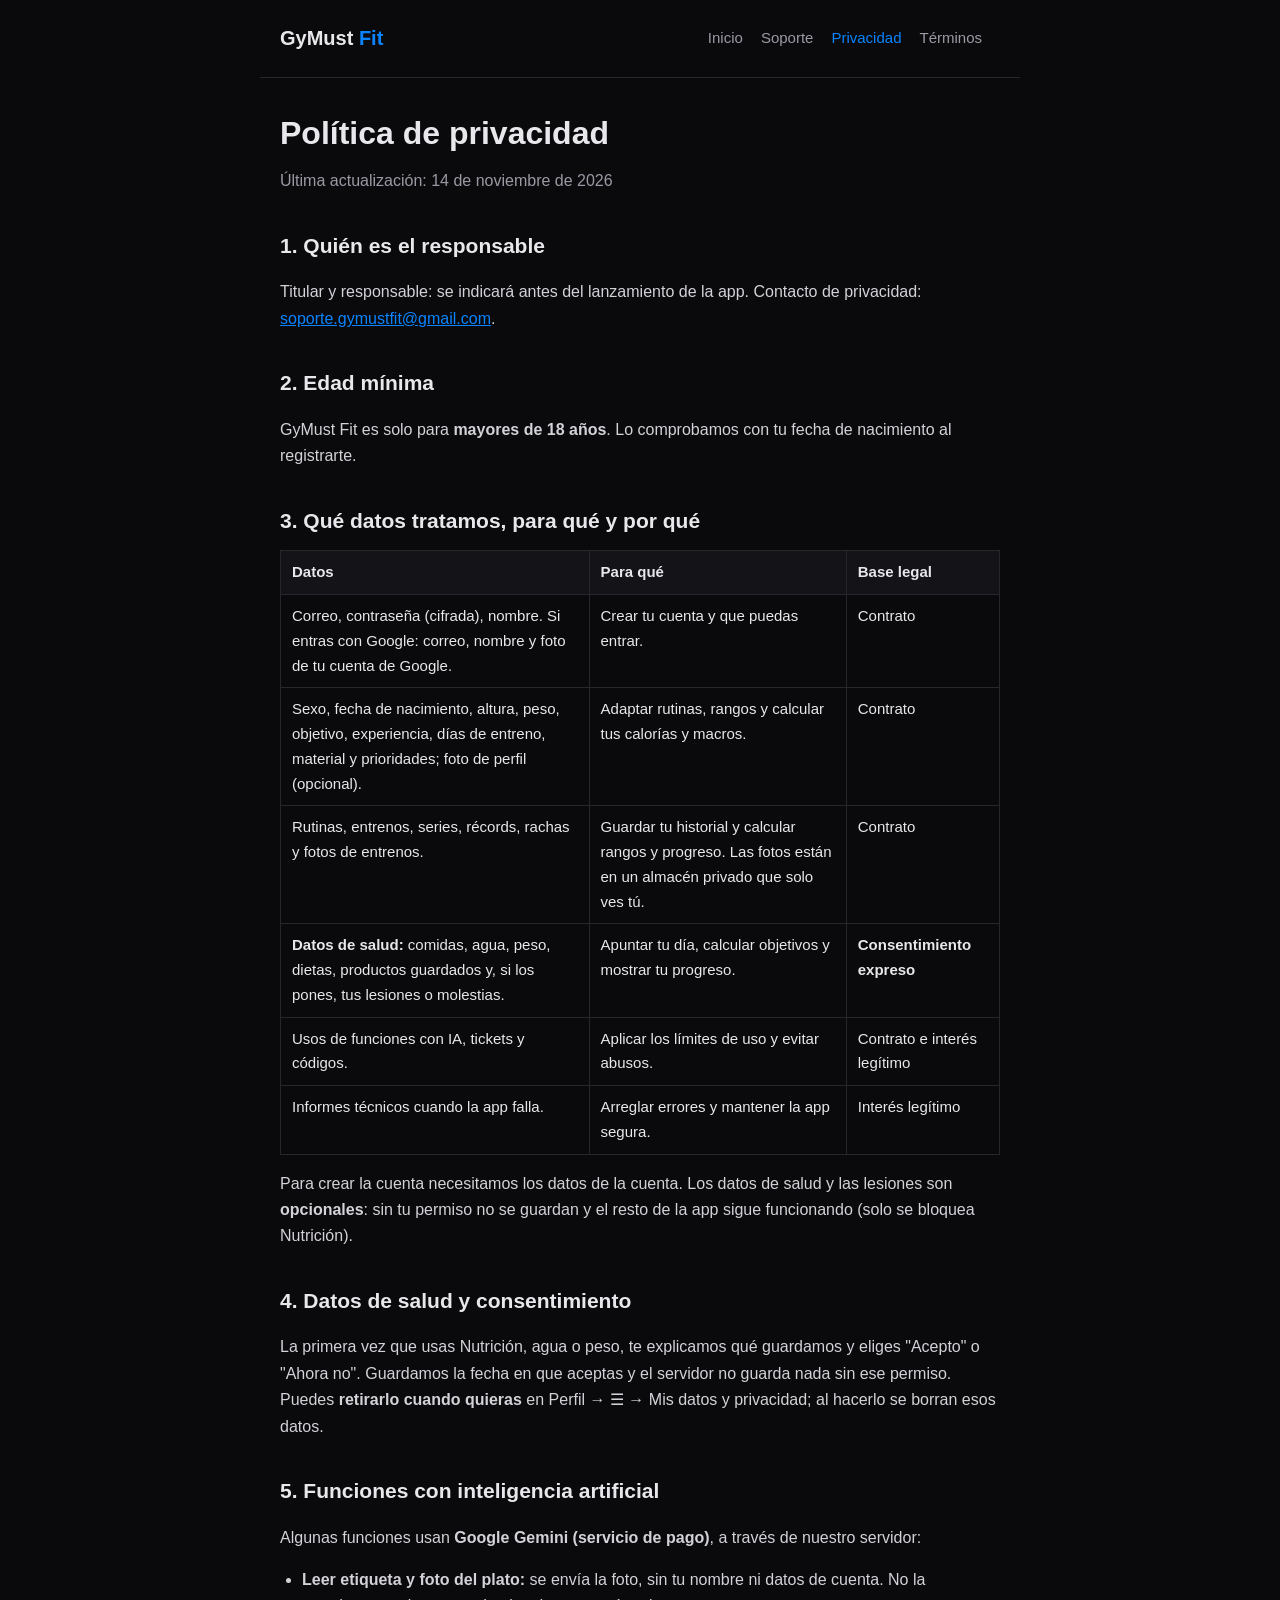
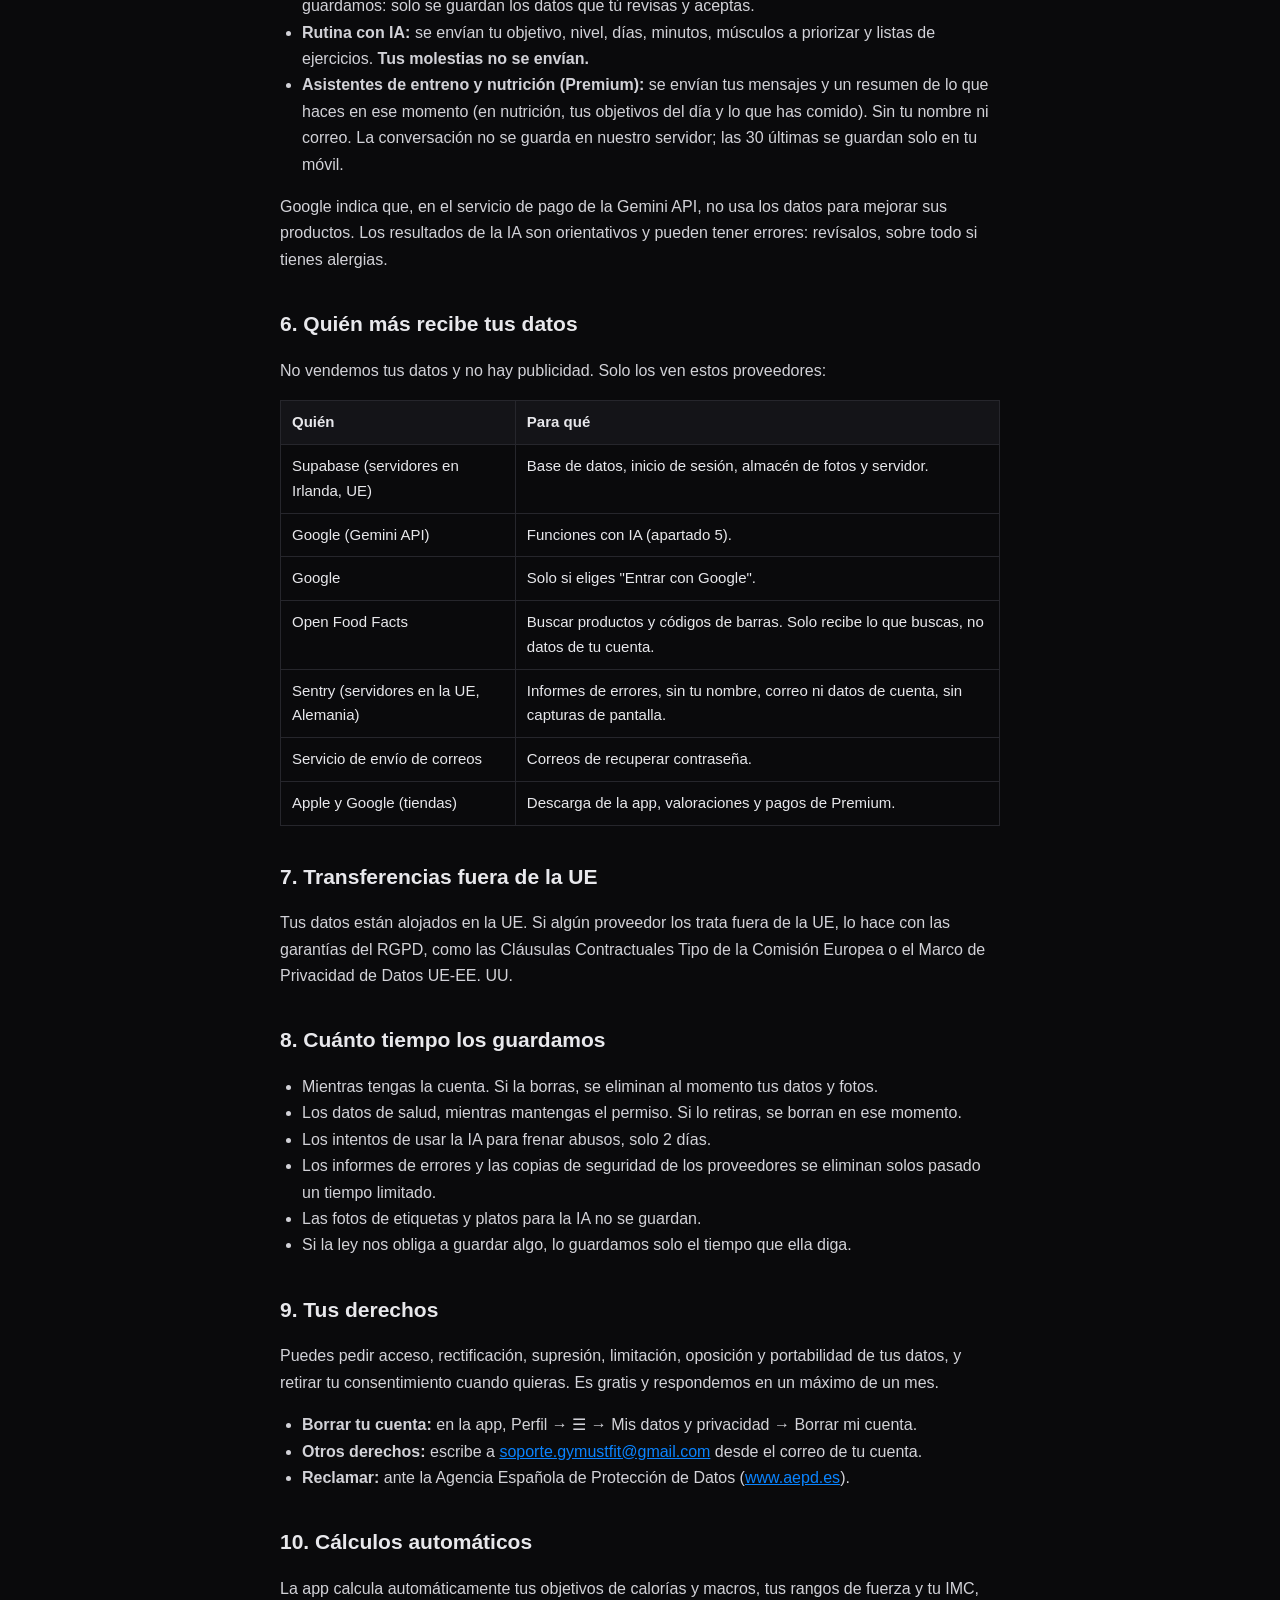
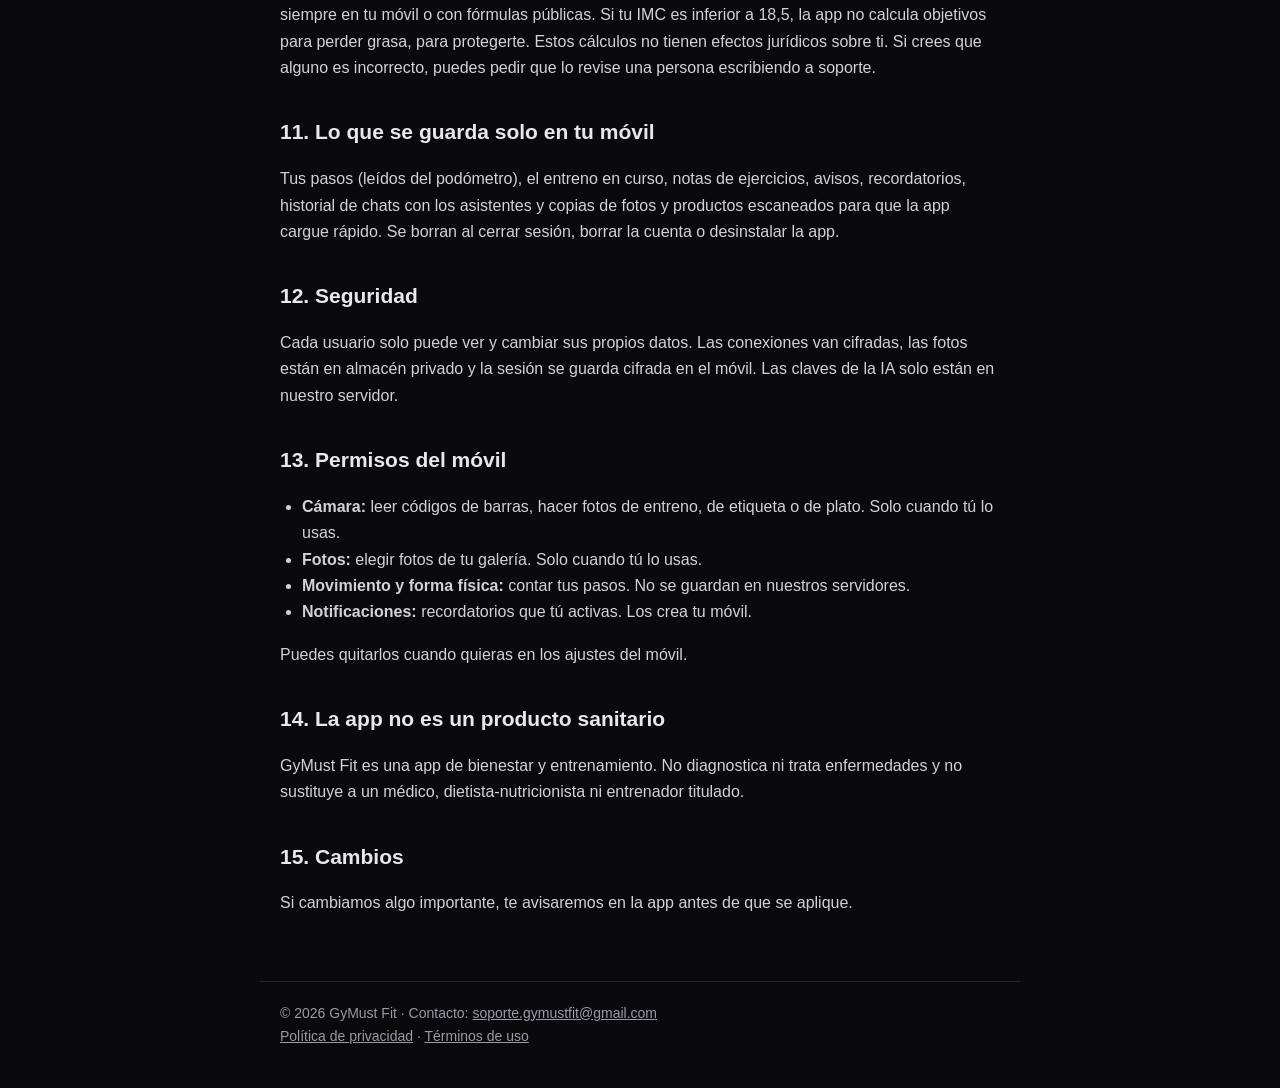
==== privacidad.html @ 4cfbabfd "commit 1" ====
<!DOCTYPE html>
<html lang="es"><head><meta charset="utf-8"><meta name="viewport" content="width=device-width,initial-scale=1">
<title>Política de privacidad · GyMust Fit</title><meta name="description" content="Política de privacidad de GyMust Fit.">
<link rel="stylesheet" href="style.css"></head><body>
<header><a class="logo" href="index.html">GyMust <span>Fit</span></a><nav><a href="index.html">Inicio</a><a href="soporte.html">Soporte</a><a href="privacidad.html" class=on>Privacidad</a><a href="terminos.html">Términos</a></nav></header>
<main>
<h1>Política de privacidad</h1>
<p class="sub">Última actualización: 14 de noviembre de 2026</p>
<h2>1. Quién es el responsable</h2>
<p>Titular y responsable: se indicará antes del lanzamiento de la app. Contacto de privacidad: <a href="mailto:soporte.gymustfit@gmail.com">soporte.gymustfit@gmail.com</a>.</p>
<h2>2. Edad mínima</h2>
<p>GyMust Fit es solo para <b>mayores de 18 años</b>. Lo comprobamos con tu fecha de nacimiento al registrarte.</p>
<h2>3. Qué datos tratamos, para qué y por qué</h2>
<table><tr><th>Datos</th><th>Para qué</th><th>Base legal</th></tr>
<tr><td>Correo, contraseña (cifrada), nombre. Si entras con Google: correo, nombre y foto de tu cuenta de Google.</td><td>Crear tu cuenta y que puedas entrar.</td><td>Contrato</td></tr>
<tr><td>Sexo, fecha de nacimiento, altura, peso, objetivo, experiencia, días de entreno, material y prioridades; foto de perfil (opcional).</td><td>Adaptar rutinas, rangos y calcular tus calorías y macros.</td><td>Contrato</td></tr>
<tr><td>Rutinas, entrenos, series, récords, rachas y fotos de entrenos.</td><td>Guardar tu historial y calcular rangos y progreso. Las fotos están en un almacén privado que solo ves tú.</td><td>Contrato</td></tr>
<tr><td><b>Datos de salud:</b> comidas, agua, peso, dietas, productos guardados y, si los pones, tus lesiones o molestias.</td><td>Apuntar tu día, calcular objetivos y mostrar tu progreso.</td><td><b>Consentimiento expreso</b></td></tr>
<tr><td>Usos de funciones con IA, tickets y códigos.</td><td>Aplicar los límites de uso y evitar abusos.</td><td>Contrato e interés legítimo</td></tr>
<tr><td>Informes técnicos cuando la app falla.</td><td>Arreglar errores y mantener la app segura.</td><td>Interés legítimo</td></tr></table>
<p>Para crear la cuenta necesitamos los datos de la cuenta. Los datos de salud y las lesiones son <b>opcionales</b>: sin tu permiso no se guardan y el resto de la app sigue funcionando (solo se bloquea Nutrición).</p>
<h2>4. Datos de salud y consentimiento</h2>
<p>La primera vez que usas Nutrición, agua o peso, te explicamos qué guardamos y eliges "Acepto" o "Ahora no". Guardamos la fecha en que aceptas y el servidor no guarda nada sin ese permiso. Puedes <b>retirarlo cuando quieras</b> en Perfil → ☰ → Mis datos y privacidad; al hacerlo se borran esos datos.</p>
<h2>5. Funciones con inteligencia artificial</h2>
<p>Algunas funciones usan <b>Google Gemini (servicio de pago)</b>, a través de nuestro servidor:</p>
<ul>
<li><b>Leer etiqueta y foto del plato:</b> se envía la foto, sin tu nombre ni datos de cuenta. No la guardamos: solo se guardan los datos que tú revisas y aceptas.</li>
<li><b>Rutina con IA:</b> se envían tu objetivo, nivel, días, minutos, músculos a priorizar y listas de ejercicios. <b>Tus molestias no se envían.</b></li>
<li><b>Asistentes de entreno y nutrición (Premium):</b> se envían tus mensajes y un resumen de lo que haces en ese momento (en nutrición, tus objetivos del día y lo que has comido). Sin tu nombre ni correo. La conversación no se guarda en nuestro servidor; las 30 últimas se guardan solo en tu móvil.</li></ul>
<p>Google indica que, en el servicio de pago de la Gemini API, no usa los datos para mejorar sus productos. Los resultados de la IA son orientativos y pueden tener errores: revísalos, sobre todo si tienes alergias.</p>
<h2>6. Quién más recibe tus datos</h2>
<p>No vendemos tus datos y no hay publicidad. Solo los ven estos proveedores:</p>
<table><tr><th>Quién</th><th>Para qué</th></tr>
<tr><td>Supabase (servidores en Irlanda, UE)</td><td>Base de datos, inicio de sesión, almacén de fotos y servidor.</td></tr>
<tr><td>Google (Gemini API)</td><td>Funciones con IA (apartado 5).</td></tr>
<tr><td>Google</td><td>Solo si eliges "Entrar con Google".</td></tr>
<tr><td>Open Food Facts</td><td>Buscar productos y códigos de barras. Solo recibe lo que buscas, no datos de tu cuenta.</td></tr>
<tr><td>Sentry (servidores en la UE, Alemania)</td><td>Informes de errores, sin tu nombre, correo ni datos de cuenta, sin capturas de pantalla.</td></tr>
<tr><td>Servicio de envío de correos</td><td>Correos de recuperar contraseña.</td></tr>
<tr><td>Apple y Google (tiendas)</td><td>Descarga de la app, valoraciones y pagos de Premium.</td></tr></table>
<h2>7. Transferencias fuera de la UE</h2>
<p>Tus datos están alojados en la UE. Si algún proveedor los trata fuera de la UE, lo hace con las garantías del RGPD, como las Cláusulas Contractuales Tipo de la Comisión Europea o el Marco de Privacidad de Datos UE-EE. UU.</p>
<h2>8. Cuánto tiempo los guardamos</h2>
<ul>
<li>Mientras tengas la cuenta. Si la borras, se eliminan al momento tus datos y fotos.</li>
<li>Los datos de salud, mientras mantengas el permiso. Si lo retiras, se borran en ese momento.</li>
<li>Los intentos de usar la IA para frenar abusos, solo 2 días.</li>
<li>Los informes de errores y las copias de seguridad de los proveedores se eliminan solos pasado un tiempo limitado.</li>
<li>Las fotos de etiquetas y platos para la IA no se guardan.</li>
<li>Si la ley nos obliga a guardar algo, lo guardamos solo el tiempo que ella diga.</li></ul>
<h2>9. Tus derechos</h2>
<p>Puedes pedir acceso, rectificación, supresión, limitación, oposición y portabilidad de tus datos, y retirar tu consentimiento cuando quieras. Es gratis y respondemos en un máximo de un mes.</p>
<ul><li><b>Borrar tu cuenta:</b> en la app, Perfil → ☰ → Mis datos y privacidad → Borrar mi cuenta.</li>
<li><b>Otros derechos:</b> escribe a <a href="mailto:soporte.gymustfit@gmail.com">soporte.gymustfit@gmail.com</a> desde el correo de tu cuenta.</li>
<li><b>Reclamar:</b> ante la Agencia Española de Protección de Datos (<a href="https://www.aepd.es">www.aepd.es</a>).</li></ul>
<h2>10. Cálculos automáticos</h2>
<p>La app calcula automáticamente tus objetivos de calorías y macros, tus rangos de fuerza y tu IMC, siempre en tu móvil o con fórmulas públicas. Si tu IMC es inferior a 18,5, la app no calcula objetivos para perder grasa, para protegerte. Estos cálculos no tienen efectos jurídicos sobre ti. Si crees que alguno es incorrecto, puedes pedir que lo revise una persona escribiendo a soporte.</p>
<h2>11. Lo que se guarda solo en tu móvil</h2>
<p>Tus pasos (leídos del podómetro), el entreno en curso, notas de ejercicios, avisos, recordatorios, historial de chats con los asistentes y copias de fotos y productos escaneados para que la app cargue rápido. Se borran al cerrar sesión, borrar la cuenta o desinstalar la app.</p>
<h2>12. Seguridad</h2>
<p>Cada usuario solo puede ver y cambiar sus propios datos. Las conexiones van cifradas, las fotos están en almacén privado y la sesión se guarda cifrada en el móvil. Las claves de la IA solo están en nuestro servidor.</p>
<h2>13. Permisos del móvil</h2>
<ul><li><b>Cámara:</b> leer códigos de barras, hacer fotos de entreno, de etiqueta o de plato. Solo cuando tú lo usas.</li>
<li><b>Fotos:</b> elegir fotos de tu galería. Solo cuando tú lo usas.</li>
<li><b>Movimiento y forma física:</b> contar tus pasos. No se guardan en nuestros servidores.</li>
<li><b>Notificaciones:</b> recordatorios que tú activas. Los crea tu móvil.</li></ul>
<p>Puedes quitarlos cuando quieras en los ajustes del móvil.</p>
<h2>14. La app no es un producto sanitario</h2>
<p>GyMust Fit es una app de bienestar y entrenamiento. No diagnostica ni trata enfermedades y no sustituye a un médico, dietista-nutricionista ni entrenador titulado.</p>
<h2>15. Cambios</h2>
<p>Si cambiamos algo importante, te avisaremos en la app antes de que se aplique.</p>
</main>
<footer>© 2026 GyMust Fit · Contacto: <a href="mailto:soporte.gymustfit@gmail.com">soporte.gymustfit@gmail.com</a><br><a href="privacidad.html">Política de privacidad</a> · <a href="terminos.html">Términos de uso</a></footer>
</body></html>
---- style.css ----
:root{--bg:#0A0A0C;--fg:#E8E8EC;--mut:#9A9AA5;--acc:#0A84FF;--card:#141418;--line:#26262C}
*{box-sizing:border-box}
body{margin:0;background:var(--bg);color:var(--fg);font:16px/1.65 -apple-system,BlinkMacSystemFont,"Segoe UI",Roboto,sans-serif}
header,main,footer{max-width:760px;margin:0 auto;padding:0 20px}
header{display:flex;flex-wrap:wrap;gap:12px 24px;align-items:center;justify-content:space-between;padding-top:22px;padding-bottom:22px;border-bottom:1px solid var(--line)}
.logo{font-weight:700;font-size:20px;color:var(--fg);text-decoration:none}
.logo span{color:var(--acc)}
nav a{color:var(--mut);text-decoration:none;margin-right:18px;font-size:15px}
nav a:hover,nav a.on{color:var(--acc)}
main{padding-top:36px;padding-bottom:48px}
h1{font-size:32px;line-height:1.2;margin:0 0 12px}
h2{font-size:21px;margin:34px 0 8px}
p,li{color:#D2D2D8}
ul{padding-left:22px}
a{color:var(--acc)}
.sub{color:var(--mut);margin-bottom:26px}
.card{background:var(--card);border:1px solid var(--line);border-radius:14px;padding:18px 20px;margin:16px 0}
.btn{display:inline-block;background:var(--acc);color:#fff;text-decoration:none;padding:12px 22px;border-radius:12px;font-weight:600}
.tag{display:inline-block;border:1px solid var(--line);color:var(--mut);border-radius:20px;padding:3px 12px;font-size:13px;margin-bottom:14px}
table{width:100%;border-collapse:collapse;margin:12px 0;font-size:15px}
th,td{border:1px solid var(--line);padding:9px 11px;text-align:left;vertical-align:top}
th{background:var(--card);color:var(--fg)}
footer{border-top:1px solid var(--line);padding-top:20px;padding-bottom:40px;color:var(--mut);font-size:14px}
footer a{color:var(--mut)}

.row{display:flex;flex-wrap:wrap;gap:10px;margin:14px 0 4px}
.btn.alt{background:transparent;border:1px solid var(--acc);color:var(--acc)}
button.btn{font:inherit;font-weight:600;cursor:pointer;border:1px solid var(--acc)}
.ok{color:#30D158;min-height:1.4em;margin:6px 0 0;font-size:14px}
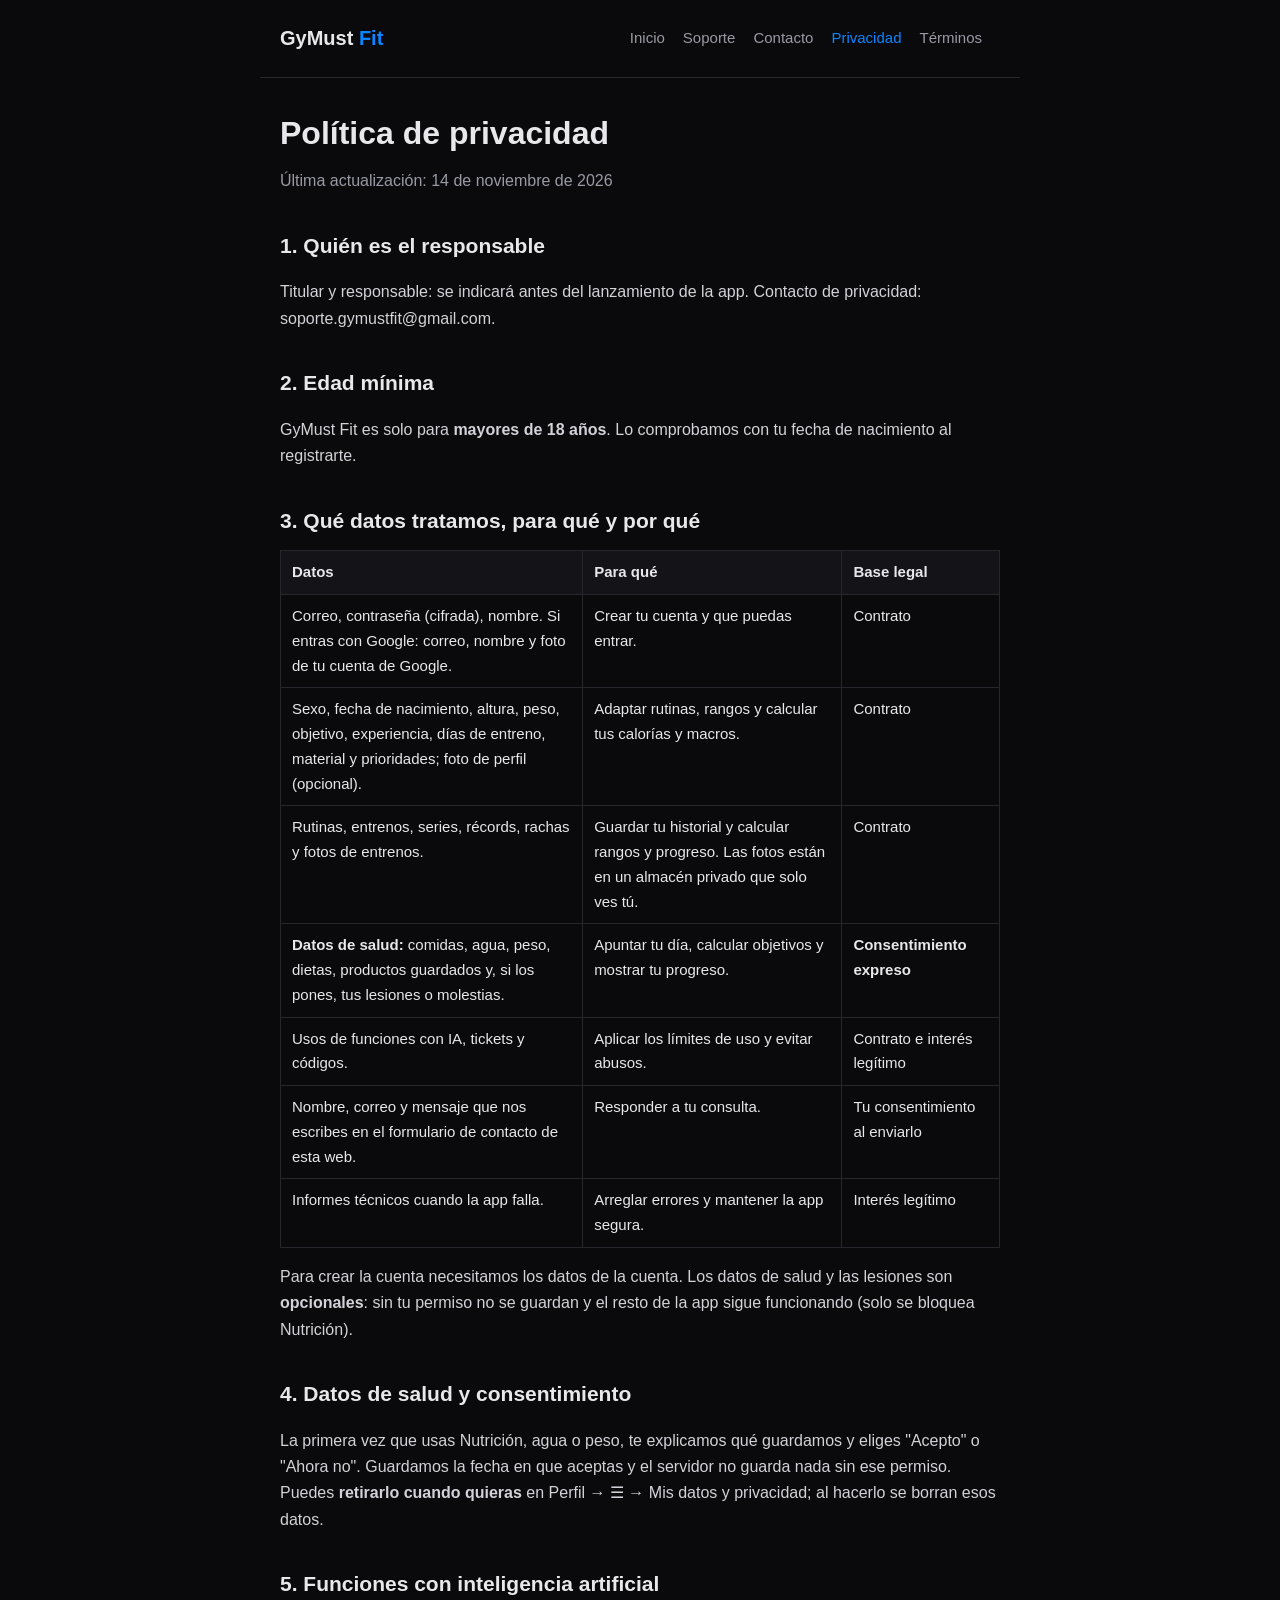
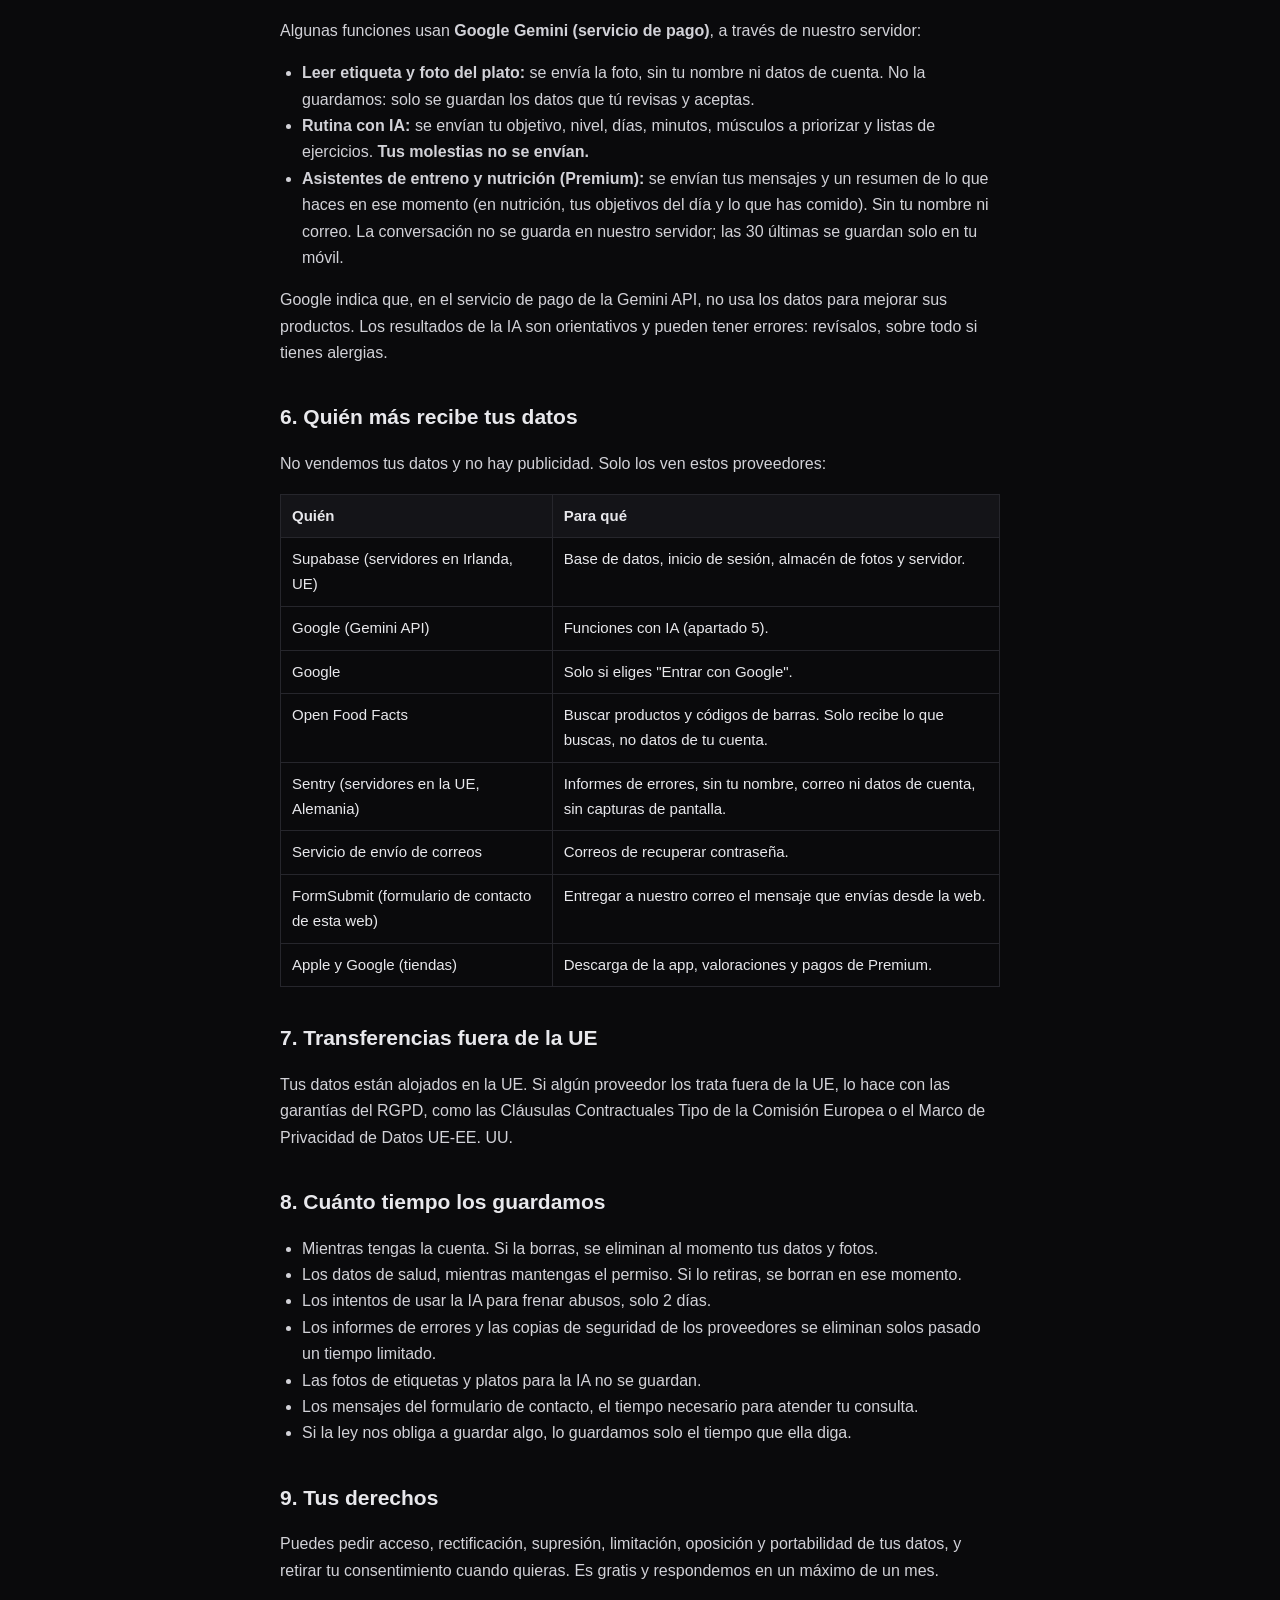
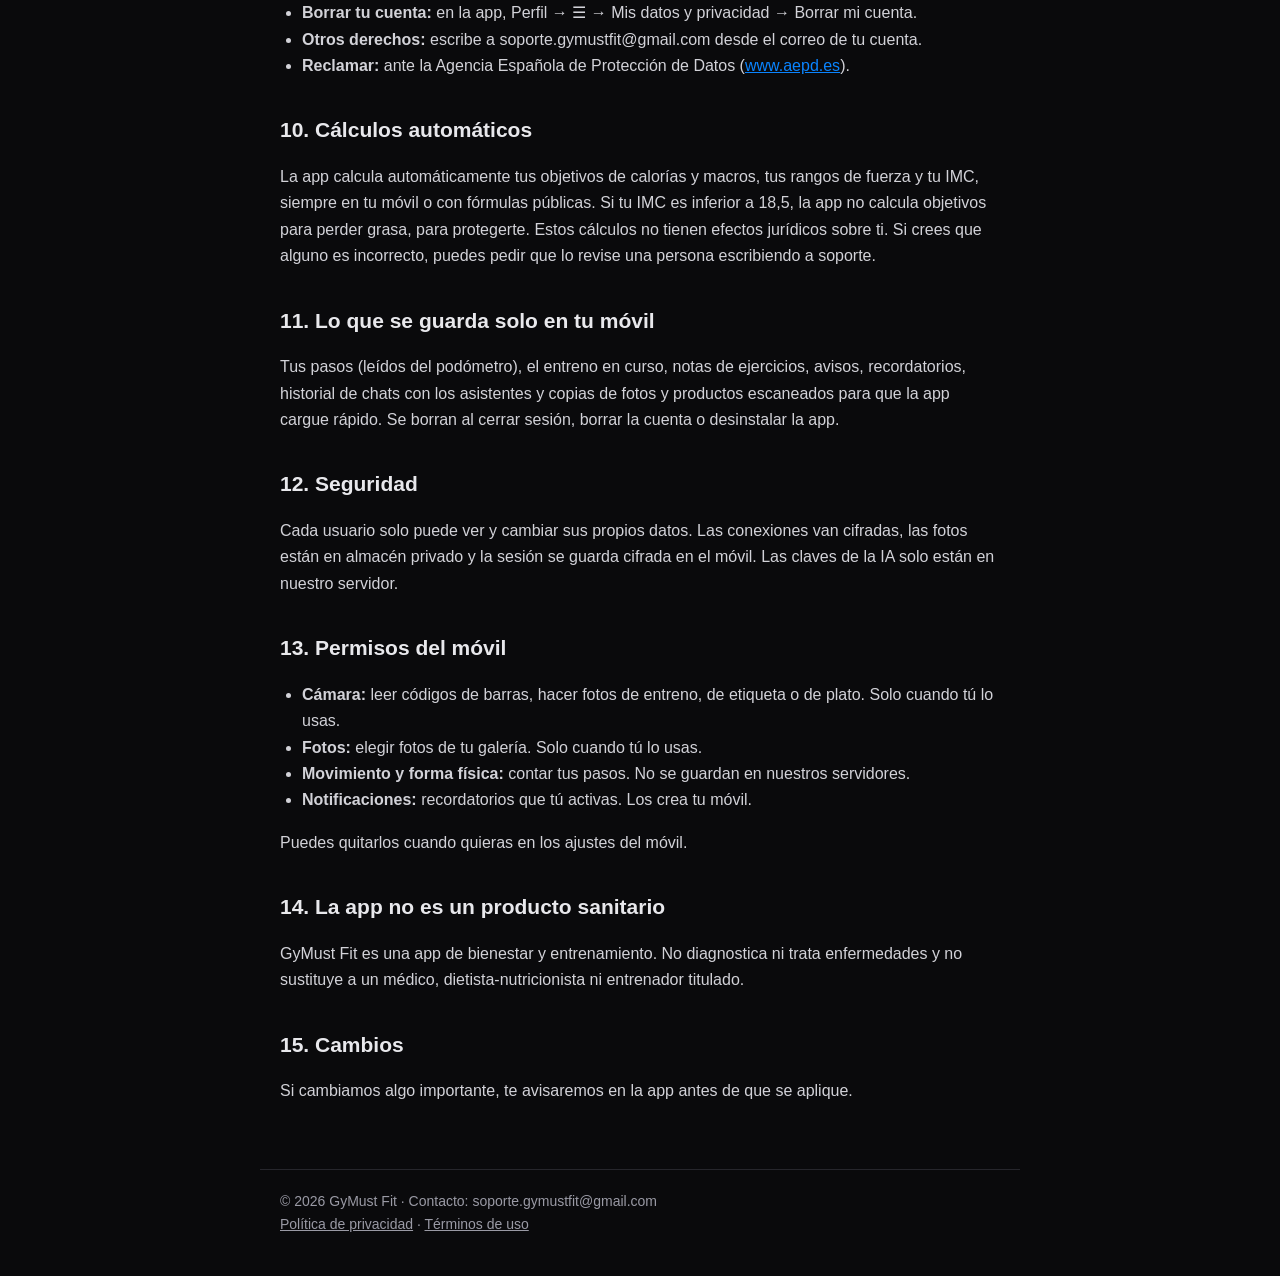
==== commit b46f1e73: "commit 2" ====
--- a/privacidad.html
+++ b/privacidad.html
@@ -2,12 +2,12 @@
 <html lang="es"><head><meta charset="utf-8"><meta name="viewport" content="width=device-width,initial-scale=1">
 <title>Política de privacidad · GyMust Fit</title><meta name="description" content="Política de privacidad de GyMust Fit.">
 <link rel="stylesheet" href="style.css"></head><body>
-<header><a class="logo" href="index.html">GyMust <span>Fit</span></a><nav><a href="index.html">Inicio</a><a href="soporte.html">Soporte</a><a href="privacidad.html" class=on>Privacidad</a><a href="terminos.html">Términos</a></nav></header>
+<header><a class="logo" href="index.html">GyMust <span>Fit</span></a><nav><a href="index.html">Inicio</a><a href="soporte.html">Soporte</a><a href="contacto.html">Contacto</a><a href="privacidad.html" class=on>Privacidad</a><a href="terminos.html">Términos</a></nav></header>
 <main>
 <h1>Política de privacidad</h1>
 <p class="sub">Última actualización: 14 de noviembre de 2026</p>
 <h2>1. Quién es el responsable</h2>
-<p>Titular y responsable: se indicará antes del lanzamiento de la app. Contacto de privacidad: <a href="mailto:soporte.gymustfit@gmail.com">soporte.gymustfit@gmail.com</a>.</p>
+<p>Titular y responsable: se indicará antes del lanzamiento de la app. Contacto de privacidad: soporte.gymustfit@gmail.com.</p>
 <h2>2. Edad mínima</h2>
 <p>GyMust Fit es solo para <b>mayores de 18 años</b>. Lo comprobamos con tu fecha de nacimiento al registrarte.</p>
 <h2>3. Qué datos tratamos, para qué y por qué</h2>
@@ -17,6 +17,7 @@
 <tr><td>Rutinas, entrenos, series, récords, rachas y fotos de entrenos.</td><td>Guardar tu historial y calcular rangos y progreso. Las fotos están en un almacén privado que solo ves tú.</td><td>Contrato</td></tr>
 <tr><td><b>Datos de salud:</b> comidas, agua, peso, dietas, productos guardados y, si los pones, tus lesiones o molestias.</td><td>Apuntar tu día, calcular objetivos y mostrar tu progreso.</td><td><b>Consentimiento expreso</b></td></tr>
 <tr><td>Usos de funciones con IA, tickets y códigos.</td><td>Aplicar los límites de uso y evitar abusos.</td><td>Contrato e interés legítimo</td></tr>
+<tr><td>Nombre, correo y mensaje que nos escribes en el formulario de contacto de esta web.</td><td>Responder a tu consulta.</td><td>Tu consentimiento al enviarlo</td></tr>
 <tr><td>Informes técnicos cuando la app falla.</td><td>Arreglar errores y mantener la app segura.</td><td>Interés legítimo</td></tr></table>
 <p>Para crear la cuenta necesitamos los datos de la cuenta. Los datos de salud y las lesiones son <b>opcionales</b>: sin tu permiso no se guardan y el resto de la app sigue funcionando (solo se bloquea Nutrición).</p>
 <h2>4. Datos de salud y consentimiento</h2>
@@ -37,6 +38,7 @@
 <tr><td>Open Food Facts</td><td>Buscar productos y códigos de barras. Solo recibe lo que buscas, no datos de tu cuenta.</td></tr>
 <tr><td>Sentry (servidores en la UE, Alemania)</td><td>Informes de errores, sin tu nombre, correo ni datos de cuenta, sin capturas de pantalla.</td></tr>
 <tr><td>Servicio de envío de correos</td><td>Correos de recuperar contraseña.</td></tr>
+<tr><td>FormSubmit (formulario de contacto de esta web)</td><td>Entregar a nuestro correo el mensaje que envías desde la web.</td></tr>
 <tr><td>Apple y Google (tiendas)</td><td>Descarga de la app, valoraciones y pagos de Premium.</td></tr></table>
 <h2>7. Transferencias fuera de la UE</h2>
 <p>Tus datos están alojados en la UE. Si algún proveedor los trata fuera de la UE, lo hace con las garantías del RGPD, como las Cláusulas Contractuales Tipo de la Comisión Europea o el Marco de Privacidad de Datos UE-EE. UU.</p>
@@ -47,11 +49,12 @@
 <li>Los intentos de usar la IA para frenar abusos, solo 2 días.</li>
 <li>Los informes de errores y las copias de seguridad de los proveedores se eliminan solos pasado un tiempo limitado.</li>
 <li>Las fotos de etiquetas y platos para la IA no se guardan.</li>
+<li>Los mensajes del formulario de contacto, el tiempo necesario para atender tu consulta.</li>
 <li>Si la ley nos obliga a guardar algo, lo guardamos solo el tiempo que ella diga.</li></ul>
 <h2>9. Tus derechos</h2>
 <p>Puedes pedir acceso, rectificación, supresión, limitación, oposición y portabilidad de tus datos, y retirar tu consentimiento cuando quieras. Es gratis y respondemos en un máximo de un mes.</p>
 <ul><li><b>Borrar tu cuenta:</b> en la app, Perfil → ☰ → Mis datos y privacidad → Borrar mi cuenta.</li>
-<li><b>Otros derechos:</b> escribe a <a href="mailto:soporte.gymustfit@gmail.com">soporte.gymustfit@gmail.com</a> desde el correo de tu cuenta.</li>
+<li><b>Otros derechos:</b> escribe a soporte.gymustfit@gmail.com desde el correo de tu cuenta.</li>
 <li><b>Reclamar:</b> ante la Agencia Española de Protección de Datos (<a href="https://www.aepd.es">www.aepd.es</a>).</li></ul>
 <h2>10. Cálculos automáticos</h2>
 <p>La app calcula automáticamente tus objetivos de calorías y macros, tus rangos de fuerza y tu IMC, siempre en tu móvil o con fórmulas públicas. Si tu IMC es inferior a 18,5, la app no calcula objetivos para perder grasa, para protegerte. Estos cálculos no tienen efectos jurídicos sobre ti. Si crees que alguno es incorrecto, puedes pedir que lo revise una persona escribiendo a soporte.</p>
@@ -70,5 +73,5 @@
 <h2>15. Cambios</h2>
 <p>Si cambiamos algo importante, te avisaremos en la app antes de que se aplique.</p>
 </main>
-<footer>© 2026 GyMust Fit · Contacto: <a href="mailto:soporte.gymustfit@gmail.com">soporte.gymustfit@gmail.com</a><br><a href="privacidad.html">Política de privacidad</a> · <a href="terminos.html">Términos de uso</a></footer>
+<footer>© 2026 GyMust Fit · Contacto: soporte.gymustfit@gmail.com<br><a href="privacidad.html">Política de privacidad</a> · <a href="terminos.html">Términos de uso</a></footer>
 </body></html>
--- a/style.css
+++ b/style.css
@@ -27,3 +27,13 @@
 .btn.alt{background:transparent;border:1px solid var(--acc);color:var(--acc)}
 button.btn{font:inherit;font-weight:600;cursor:pointer;border:1px solid var(--acc)}
 .ok{color:#30D158;min-height:1.4em;margin:6px 0 0;font-size:14px}
+
+label{display:block;margin:16px 0 6px;font-weight:600}
+input[type=text],input[type=email],textarea{width:100%;background:var(--card);color:var(--fg);border:1px solid var(--line);border-radius:10px;padding:12px;font:inherit}
+input:focus,textarea:focus{outline:2px solid var(--acc);border-color:var(--acc)}
+textarea{min-height:150px;resize:vertical}
+.chk{display:flex;gap:10px;align-items:flex-start;margin:16px 0;font-weight:400}
+.chk input{margin-top:5px}
+.hp{position:absolute;left:-9999px;height:0;width:0;overflow:hidden}
+.err{color:#FF375F;min-height:1.4em;margin:8px 0 0;font-size:15px}
+.done{background:var(--card);border:1px solid #30D158;border-radius:14px;padding:18px 20px;margin:16px 0}
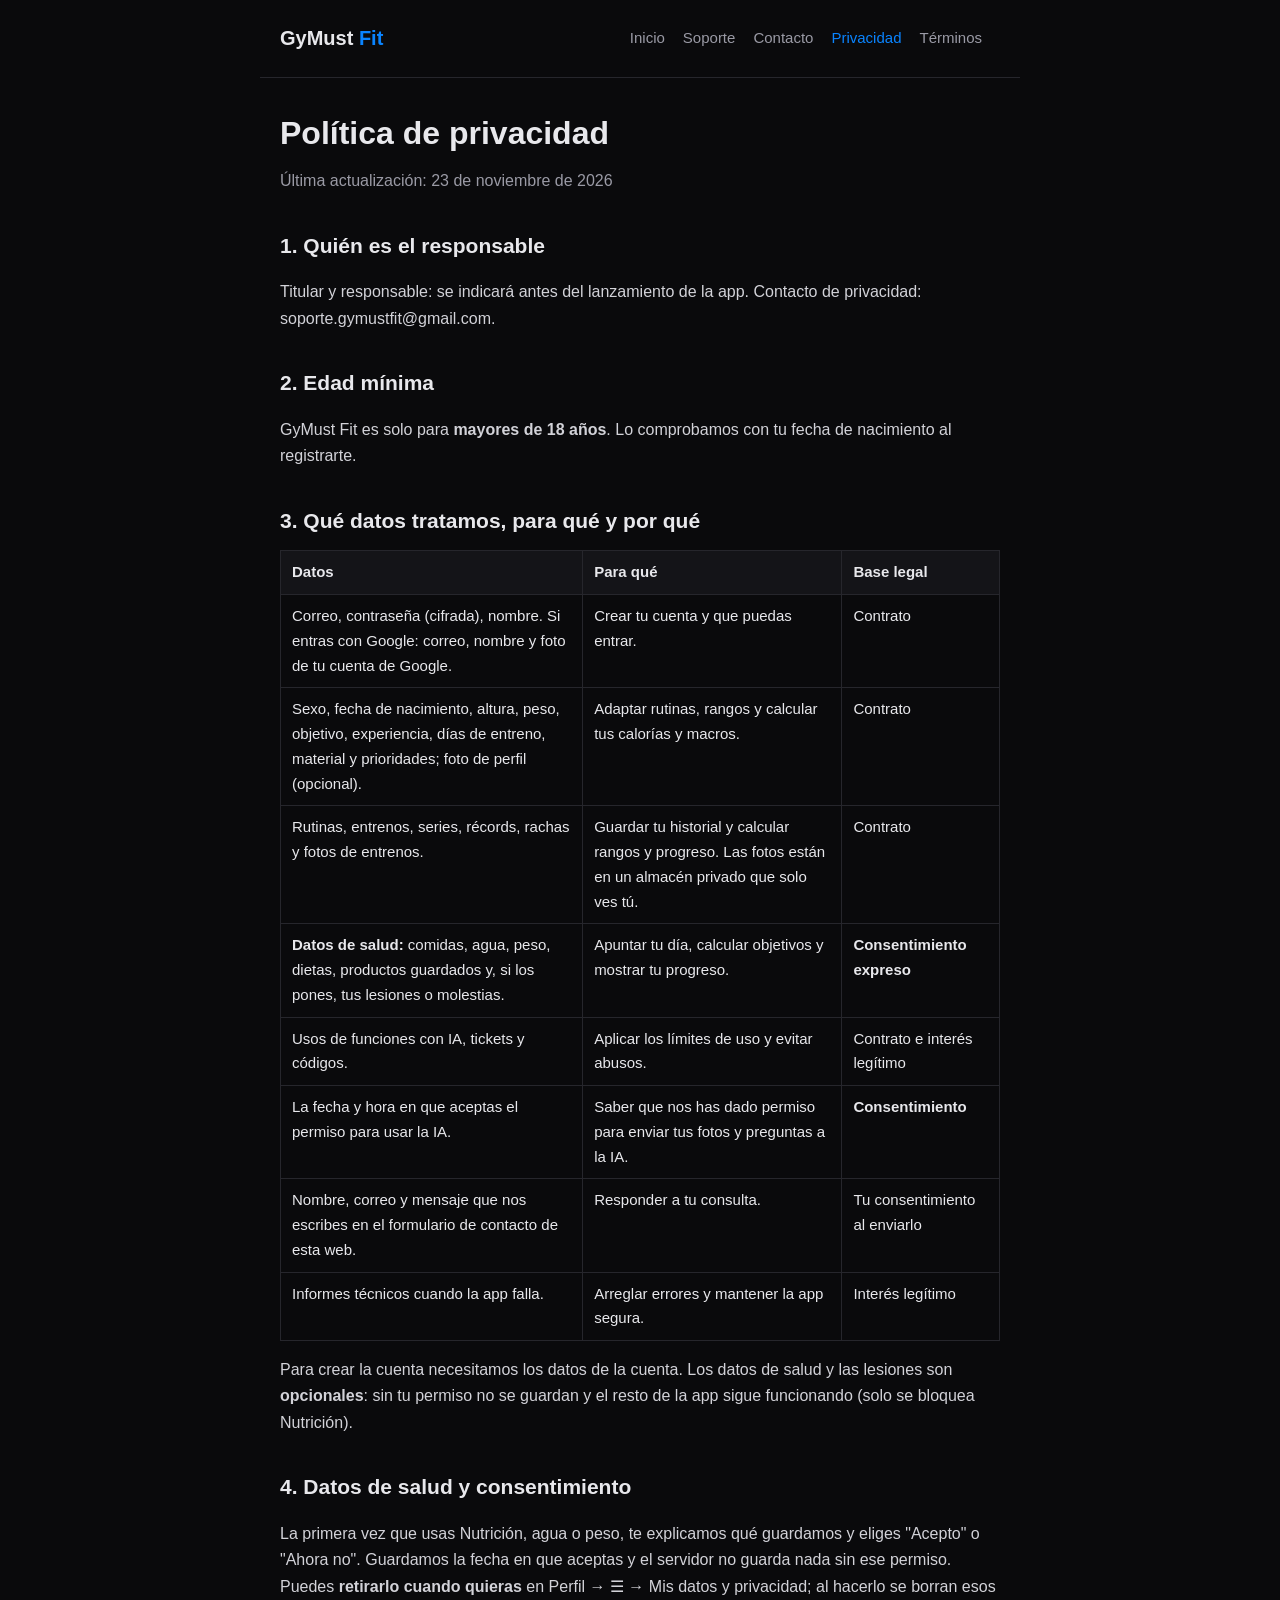
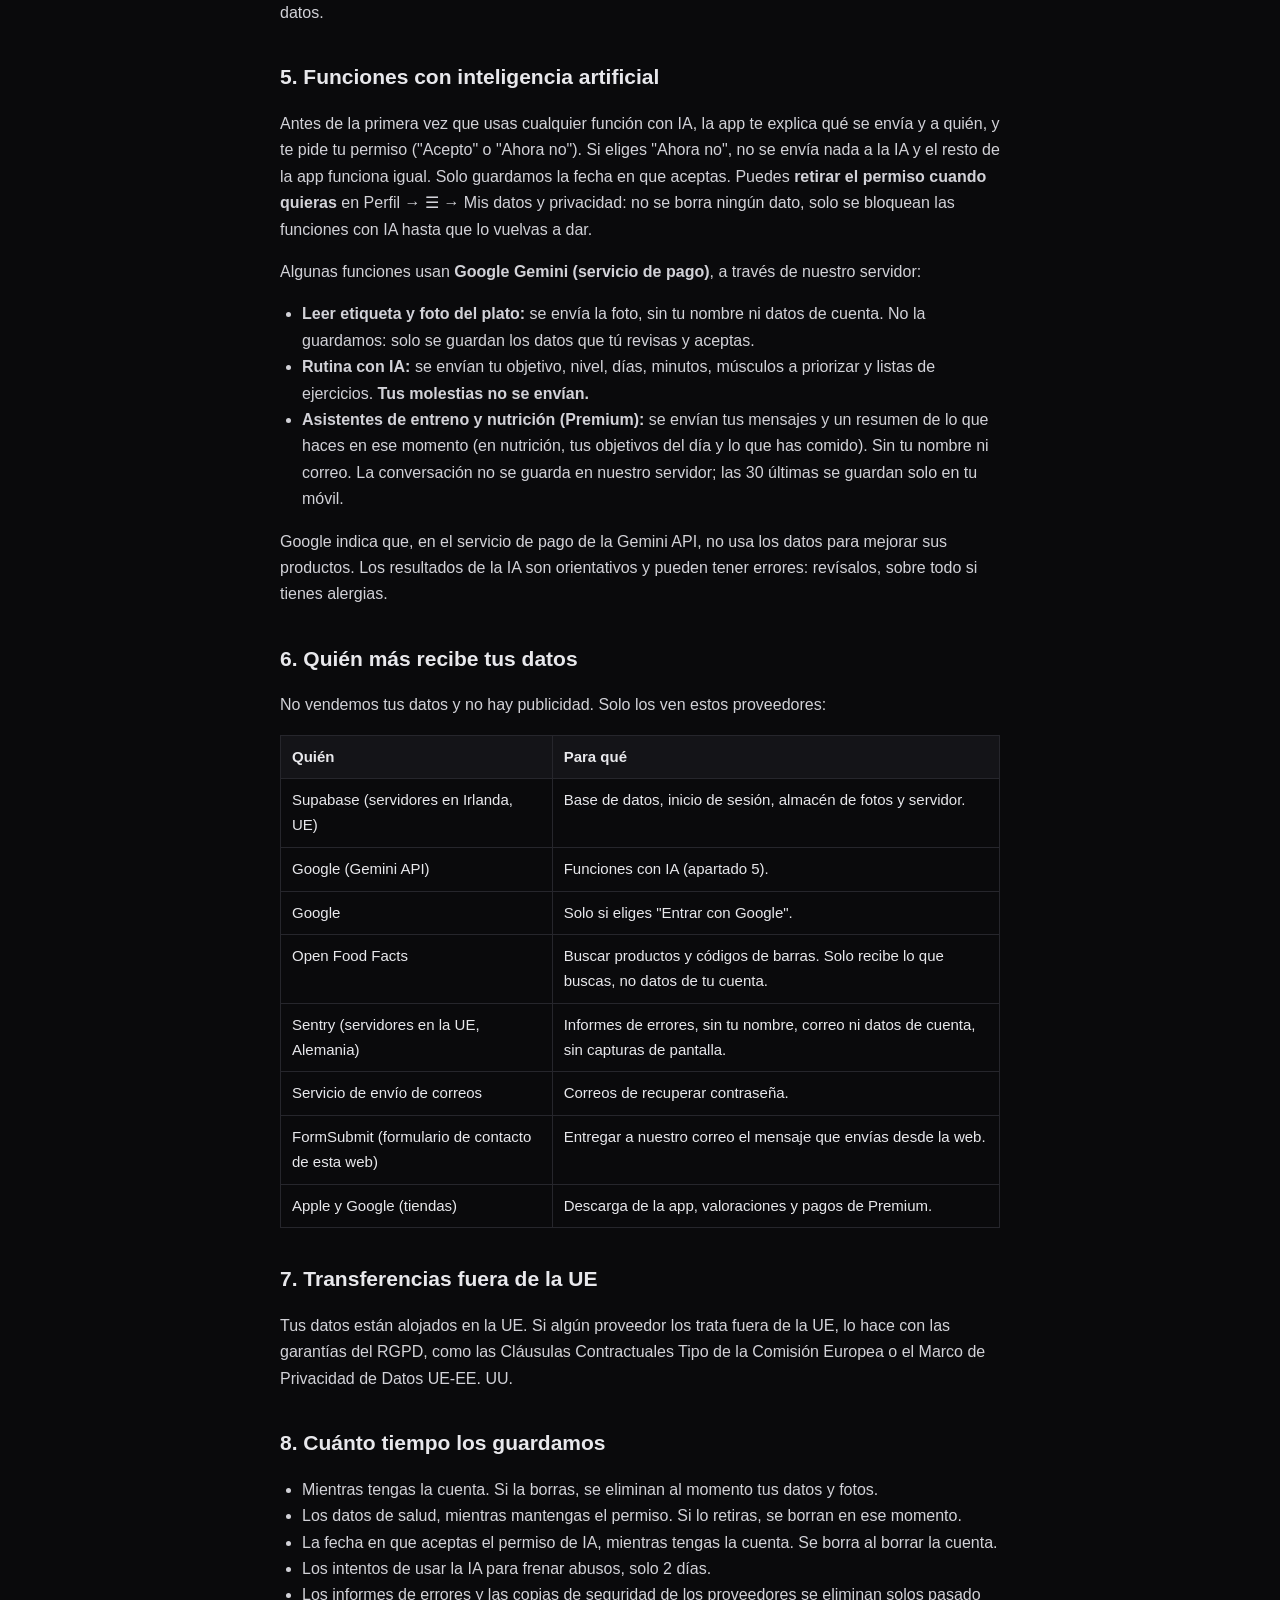
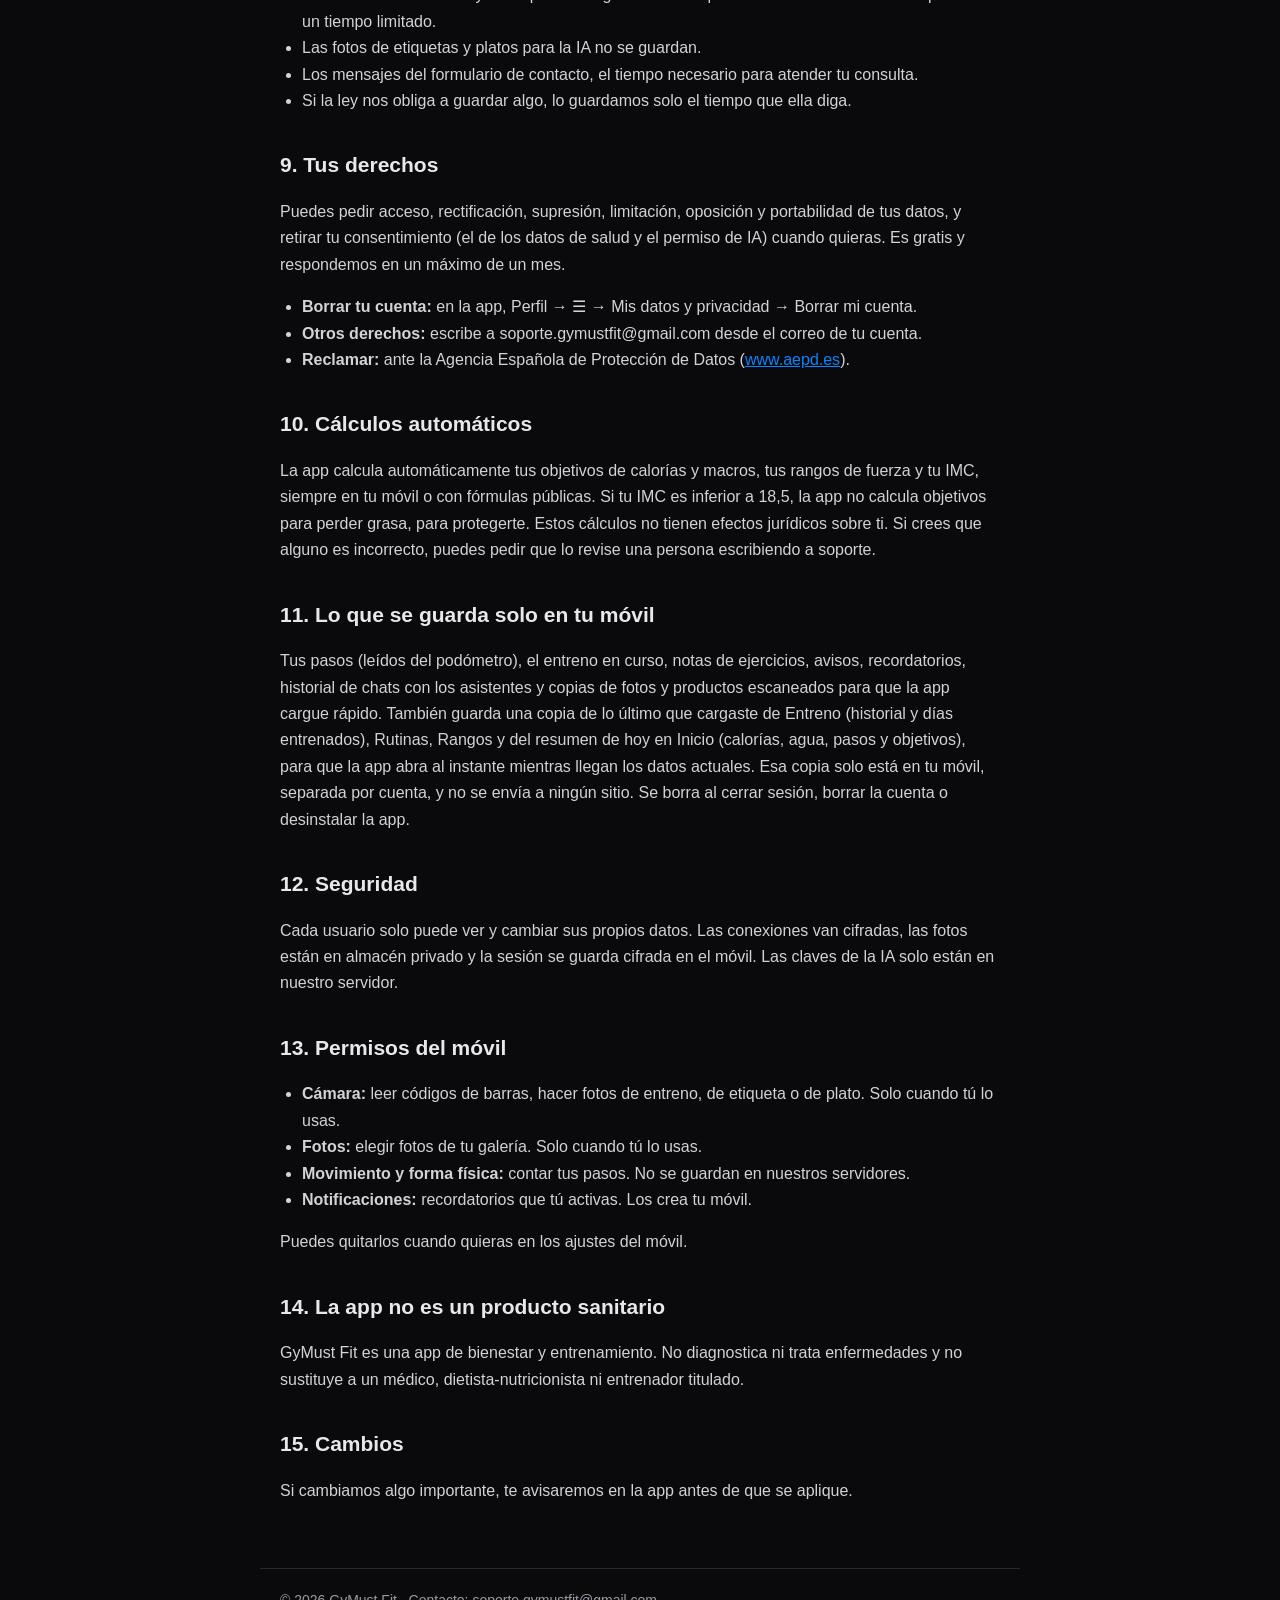
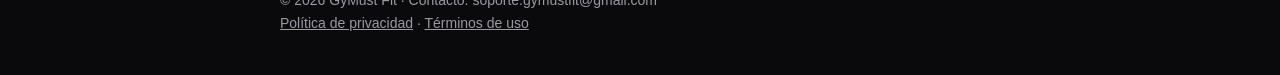
==== commit 43c1814d: "Politicas" ====
--- a/privacidad.html
+++ b/privacidad.html
@@ -5,7 +5,7 @@
 <header><a class="logo" href="index.html">GyMust <span>Fit</span></a><nav><a href="index.html">Inicio</a><a href="soporte.html">Soporte</a><a href="contacto.html">Contacto</a><a href="privacidad.html" class=on>Privacidad</a><a href="terminos.html">Términos</a></nav></header>
 <main>
 <h1>Política de privacidad</h1>
-<p class="sub">Última actualización: 14 de noviembre de 2026</p>
+<p class="sub">Última actualización: 23 de noviembre de 2026</p>
 <h2>1. Quién es el responsable</h2>
 <p>Titular y responsable: se indicará antes del lanzamiento de la app. Contacto de privacidad: soporte.gymustfit@gmail.com.</p>
 <h2>2. Edad mínima</h2>
@@ -17,12 +17,14 @@
 <tr><td>Rutinas, entrenos, series, récords, rachas y fotos de entrenos.</td><td>Guardar tu historial y calcular rangos y progreso. Las fotos están en un almacén privado que solo ves tú.</td><td>Contrato</td></tr>
 <tr><td><b>Datos de salud:</b> comidas, agua, peso, dietas, productos guardados y, si los pones, tus lesiones o molestias.</td><td>Apuntar tu día, calcular objetivos y mostrar tu progreso.</td><td><b>Consentimiento expreso</b></td></tr>
 <tr><td>Usos de funciones con IA, tickets y códigos.</td><td>Aplicar los límites de uso y evitar abusos.</td><td>Contrato e interés legítimo</td></tr>
+<tr><td>La fecha y hora en que aceptas el permiso para usar la IA.</td><td>Saber que nos has dado permiso para enviar tus fotos y preguntas a la IA.</td><td><b>Consentimiento</b></td></tr>
 <tr><td>Nombre, correo y mensaje que nos escribes en el formulario de contacto de esta web.</td><td>Responder a tu consulta.</td><td>Tu consentimiento al enviarlo</td></tr>
 <tr><td>Informes técnicos cuando la app falla.</td><td>Arreglar errores y mantener la app segura.</td><td>Interés legítimo</td></tr></table>
 <p>Para crear la cuenta necesitamos los datos de la cuenta. Los datos de salud y las lesiones son <b>opcionales</b>: sin tu permiso no se guardan y el resto de la app sigue funcionando (solo se bloquea Nutrición).</p>
 <h2>4. Datos de salud y consentimiento</h2>
 <p>La primera vez que usas Nutrición, agua o peso, te explicamos qué guardamos y eliges "Acepto" o "Ahora no". Guardamos la fecha en que aceptas y el servidor no guarda nada sin ese permiso. Puedes <b>retirarlo cuando quieras</b> en Perfil → ☰ → Mis datos y privacidad; al hacerlo se borran esos datos.</p>
 <h2>5. Funciones con inteligencia artificial</h2>
+<p>Antes de la primera vez que usas cualquier función con IA, la app te explica qué se envía y a quién, y te pide tu permiso ("Acepto" o "Ahora no"). Si eliges "Ahora no", no se envía nada a la IA y el resto de la app funciona igual. Solo guardamos la fecha en que aceptas. Puedes <b>retirar el permiso cuando quieras</b> en Perfil → ☰ → Mis datos y privacidad: no se borra ningún dato, solo se bloquean las funciones con IA hasta que lo vuelvas a dar.</p>
 <p>Algunas funciones usan <b>Google Gemini (servicio de pago)</b>, a través de nuestro servidor:</p>
 <ul>
 <li><b>Leer etiqueta y foto del plato:</b> se envía la foto, sin tu nombre ni datos de cuenta. No la guardamos: solo se guardan los datos que tú revisas y aceptas.</li>
@@ -46,20 +48,21 @@
 <ul>
 <li>Mientras tengas la cuenta. Si la borras, se eliminan al momento tus datos y fotos.</li>
 <li>Los datos de salud, mientras mantengas el permiso. Si lo retiras, se borran en ese momento.</li>
+<li>La fecha en que aceptas el permiso de IA, mientras tengas la cuenta. Se borra al borrar la cuenta.</li>
 <li>Los intentos de usar la IA para frenar abusos, solo 2 días.</li>
 <li>Los informes de errores y las copias de seguridad de los proveedores se eliminan solos pasado un tiempo limitado.</li>
 <li>Las fotos de etiquetas y platos para la IA no se guardan.</li>
 <li>Los mensajes del formulario de contacto, el tiempo necesario para atender tu consulta.</li>
 <li>Si la ley nos obliga a guardar algo, lo guardamos solo el tiempo que ella diga.</li></ul>
 <h2>9. Tus derechos</h2>
-<p>Puedes pedir acceso, rectificación, supresión, limitación, oposición y portabilidad de tus datos, y retirar tu consentimiento cuando quieras. Es gratis y respondemos en un máximo de un mes.</p>
+<p>Puedes pedir acceso, rectificación, supresión, limitación, oposición y portabilidad de tus datos, y retirar tu consentimiento (el de los datos de salud y el permiso de IA) cuando quieras. Es gratis y respondemos en un máximo de un mes.</p>
 <ul><li><b>Borrar tu cuenta:</b> en la app, Perfil → ☰ → Mis datos y privacidad → Borrar mi cuenta.</li>
 <li><b>Otros derechos:</b> escribe a soporte.gymustfit@gmail.com desde el correo de tu cuenta.</li>
 <li><b>Reclamar:</b> ante la Agencia Española de Protección de Datos (<a href="https://www.aepd.es">www.aepd.es</a>).</li></ul>
 <h2>10. Cálculos automáticos</h2>
 <p>La app calcula automáticamente tus objetivos de calorías y macros, tus rangos de fuerza y tu IMC, siempre en tu móvil o con fórmulas públicas. Si tu IMC es inferior a 18,5, la app no calcula objetivos para perder grasa, para protegerte. Estos cálculos no tienen efectos jurídicos sobre ti. Si crees que alguno es incorrecto, puedes pedir que lo revise una persona escribiendo a soporte.</p>
 <h2>11. Lo que se guarda solo en tu móvil</h2>
-<p>Tus pasos (leídos del podómetro), el entreno en curso, notas de ejercicios, avisos, recordatorios, historial de chats con los asistentes y copias de fotos y productos escaneados para que la app cargue rápido. Se borran al cerrar sesión, borrar la cuenta o desinstalar la app.</p>
+<p>Tus pasos (leídos del podómetro), el entreno en curso, notas de ejercicios, avisos, recordatorios, historial de chats con los asistentes y copias de fotos y productos escaneados para que la app cargue rápido. También guarda una copia de lo último que cargaste de Entreno (historial y días entrenados), Rutinas, Rangos y del resumen de hoy en Inicio (calorías, agua, pasos y objetivos), para que la app abra al instante mientras llegan los datos actuales. Esa copia solo está en tu móvil, separada por cuenta, y no se envía a ningún sitio. Se borra al cerrar sesión, borrar la cuenta o desinstalar la app.</p>
 <h2>12. Seguridad</h2>
 <p>Cada usuario solo puede ver y cambiar sus propios datos. Las conexiones van cifradas, las fotos están en almacén privado y la sesión se guarda cifrada en el móvil. Las claves de la IA solo están en nuestro servidor.</p>
 <h2>13. Permisos del móvil</h2>
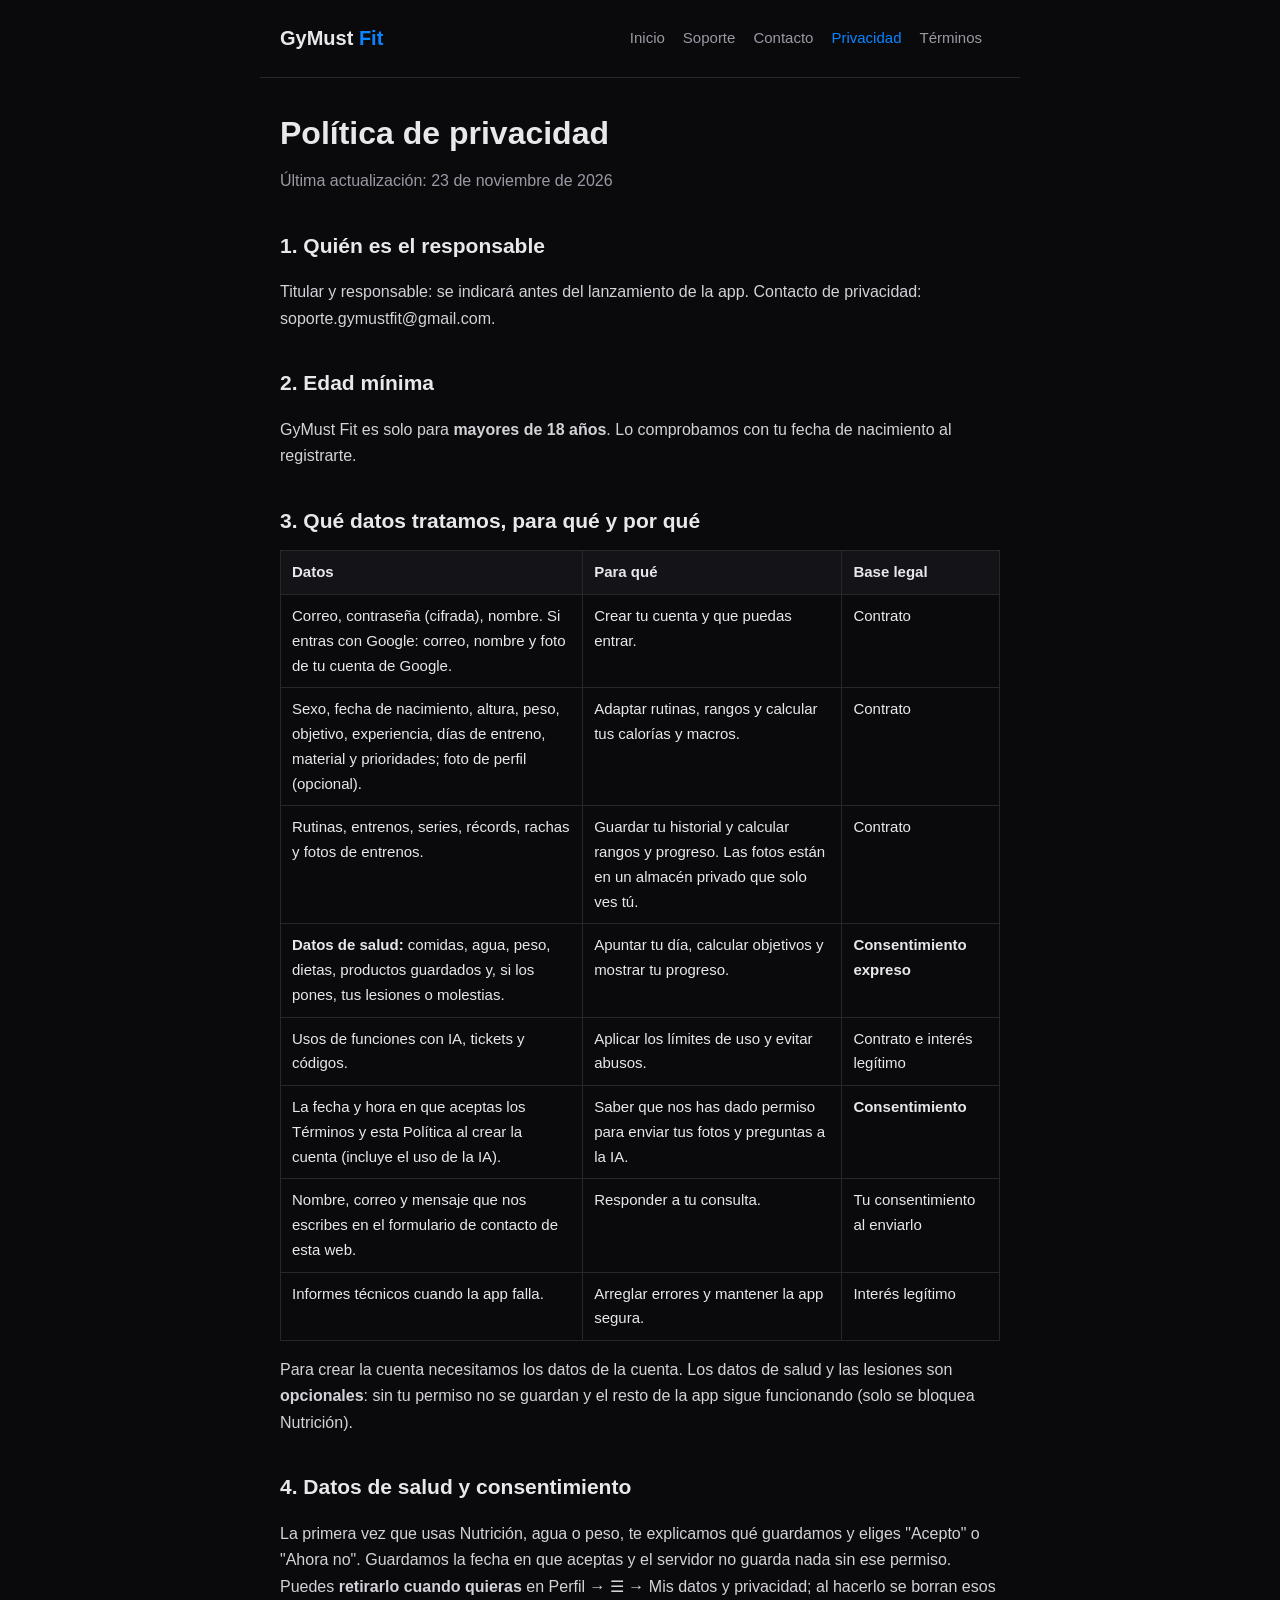
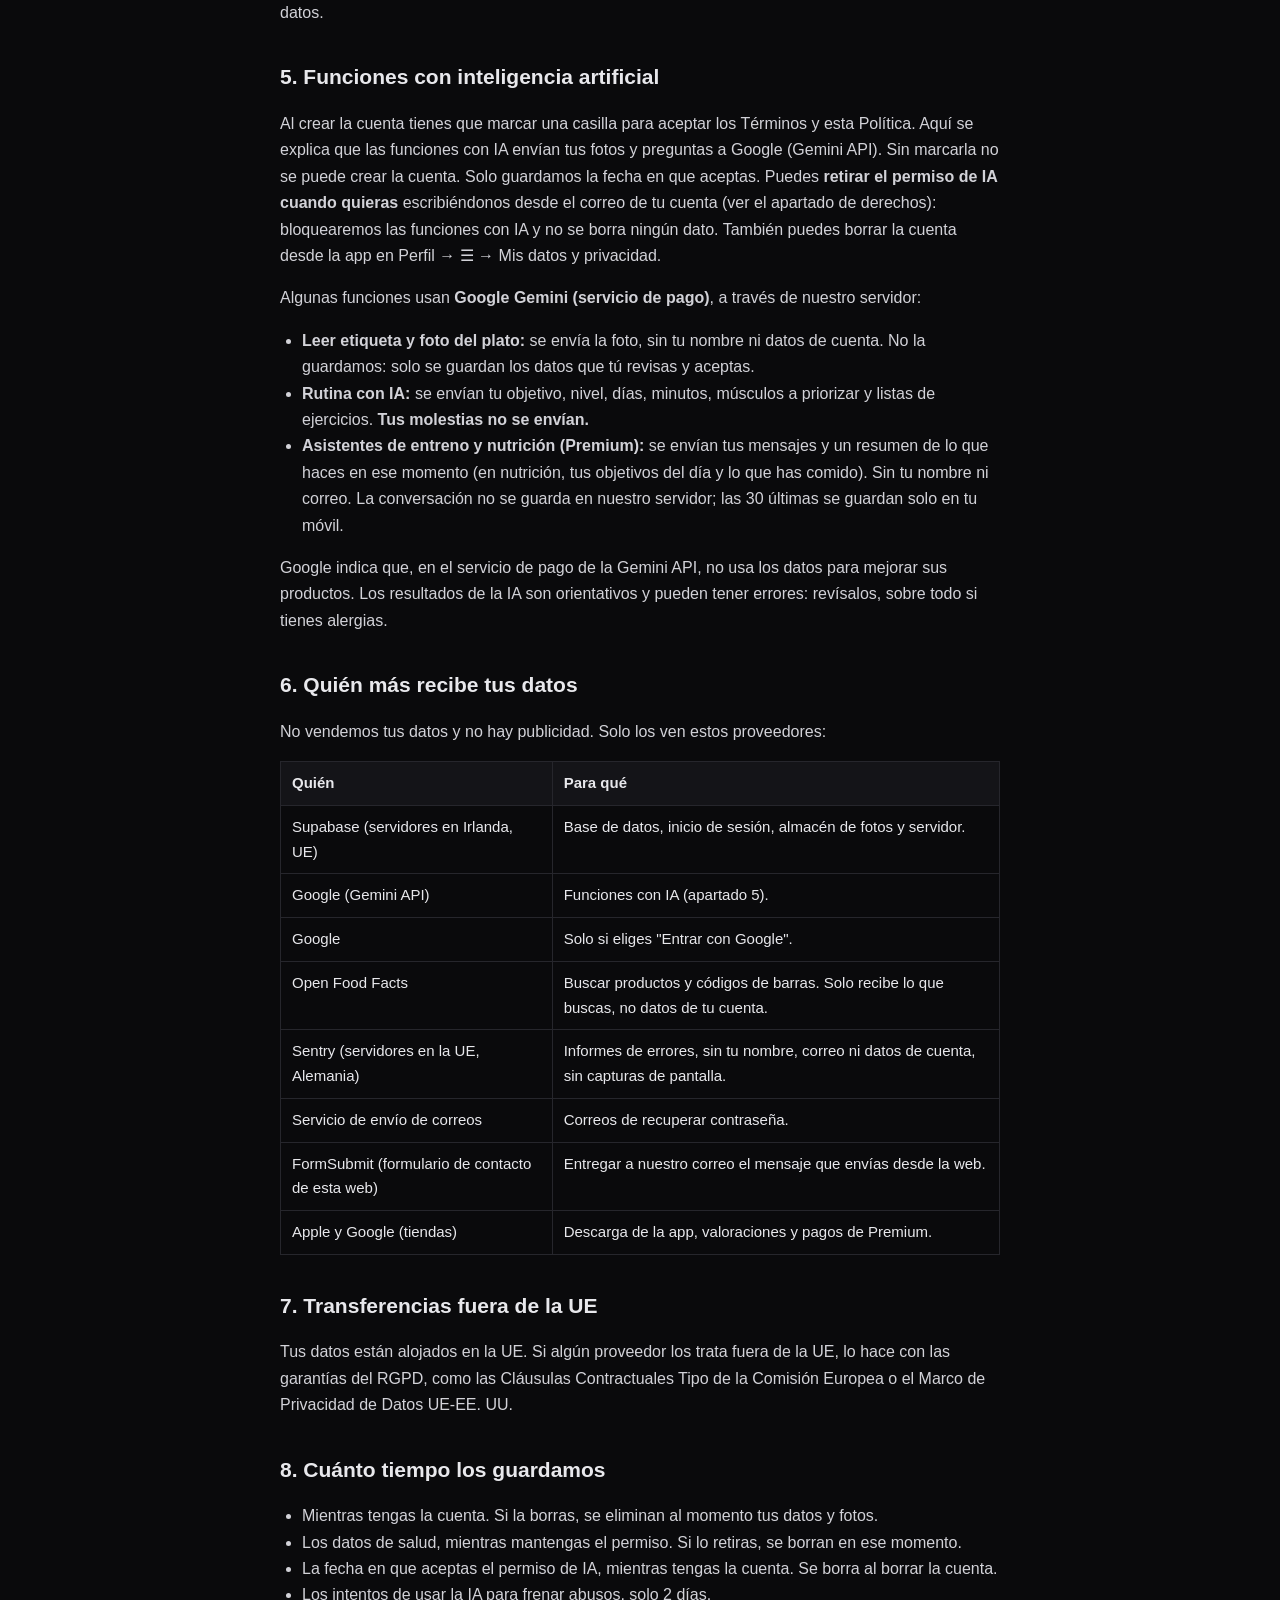
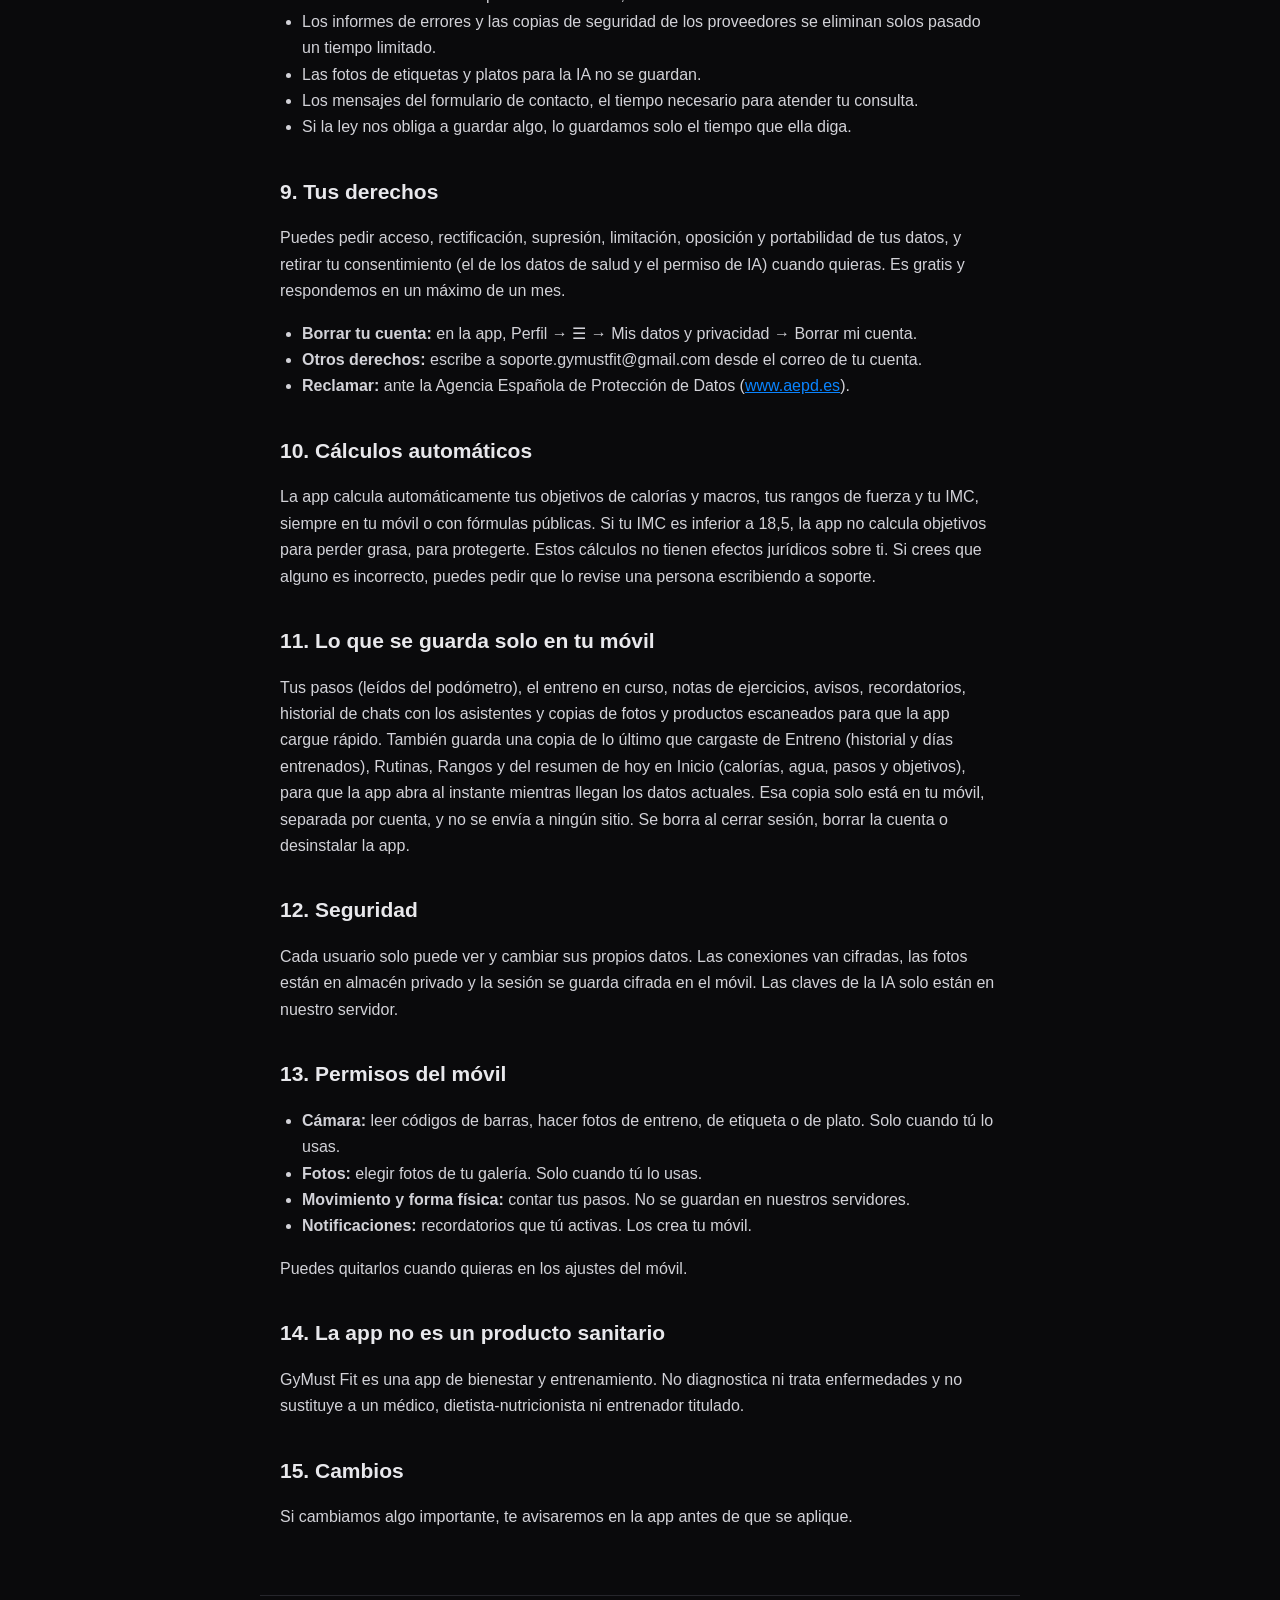
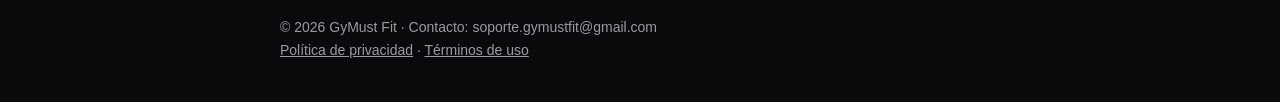
==== commit 7090e117: "Add files via upload" ====
--- a/privacidad.html
+++ b/privacidad.html
@@ -17,14 +17,14 @@
 <tr><td>Rutinas, entrenos, series, récords, rachas y fotos de entrenos.</td><td>Guardar tu historial y calcular rangos y progreso. Las fotos están en un almacén privado que solo ves tú.</td><td>Contrato</td></tr>
 <tr><td><b>Datos de salud:</b> comidas, agua, peso, dietas, productos guardados y, si los pones, tus lesiones o molestias.</td><td>Apuntar tu día, calcular objetivos y mostrar tu progreso.</td><td><b>Consentimiento expreso</b></td></tr>
 <tr><td>Usos de funciones con IA, tickets y códigos.</td><td>Aplicar los límites de uso y evitar abusos.</td><td>Contrato e interés legítimo</td></tr>
-<tr><td>La fecha y hora en que aceptas el permiso para usar la IA.</td><td>Saber que nos has dado permiso para enviar tus fotos y preguntas a la IA.</td><td><b>Consentimiento</b></td></tr>
+<tr><td>La fecha y hora en que aceptas los Términos y esta Política al crear la cuenta (incluye el uso de la IA).</td><td>Saber que nos has dado permiso para enviar tus fotos y preguntas a la IA.</td><td><b>Consentimiento</b></td></tr>
 <tr><td>Nombre, correo y mensaje que nos escribes en el formulario de contacto de esta web.</td><td>Responder a tu consulta.</td><td>Tu consentimiento al enviarlo</td></tr>
 <tr><td>Informes técnicos cuando la app falla.</td><td>Arreglar errores y mantener la app segura.</td><td>Interés legítimo</td></tr></table>
 <p>Para crear la cuenta necesitamos los datos de la cuenta. Los datos de salud y las lesiones son <b>opcionales</b>: sin tu permiso no se guardan y el resto de la app sigue funcionando (solo se bloquea Nutrición).</p>
 <h2>4. Datos de salud y consentimiento</h2>
 <p>La primera vez que usas Nutrición, agua o peso, te explicamos qué guardamos y eliges "Acepto" o "Ahora no". Guardamos la fecha en que aceptas y el servidor no guarda nada sin ese permiso. Puedes <b>retirarlo cuando quieras</b> en Perfil → ☰ → Mis datos y privacidad; al hacerlo se borran esos datos.</p>
 <h2>5. Funciones con inteligencia artificial</h2>
-<p>Antes de la primera vez que usas cualquier función con IA, la app te explica qué se envía y a quién, y te pide tu permiso ("Acepto" o "Ahora no"). Si eliges "Ahora no", no se envía nada a la IA y el resto de la app funciona igual. Solo guardamos la fecha en que aceptas. Puedes <b>retirar el permiso cuando quieras</b> en Perfil → ☰ → Mis datos y privacidad: no se borra ningún dato, solo se bloquean las funciones con IA hasta que lo vuelvas a dar.</p>
+<p>Al crear la cuenta tienes que marcar una casilla para aceptar los Términos y esta Política. Aquí se explica que las funciones con IA envían tus fotos y preguntas a Google (Gemini API). Sin marcarla no se puede crear la cuenta. Solo guardamos la fecha en que aceptas. Puedes <b>retirar el permiso de IA cuando quieras</b> escribiéndonos desde el correo de tu cuenta (ver el apartado de derechos): bloquearemos las funciones con IA y no se borra ningún dato. También puedes borrar la cuenta desde la app en Perfil → ☰ → Mis datos y privacidad.</p>
 <p>Algunas funciones usan <b>Google Gemini (servicio de pago)</b>, a través de nuestro servidor:</p>
 <ul>
 <li><b>Leer etiqueta y foto del plato:</b> se envía la foto, sin tu nombre ni datos de cuenta. No la guardamos: solo se guardan los datos que tú revisas y aceptas.</li>
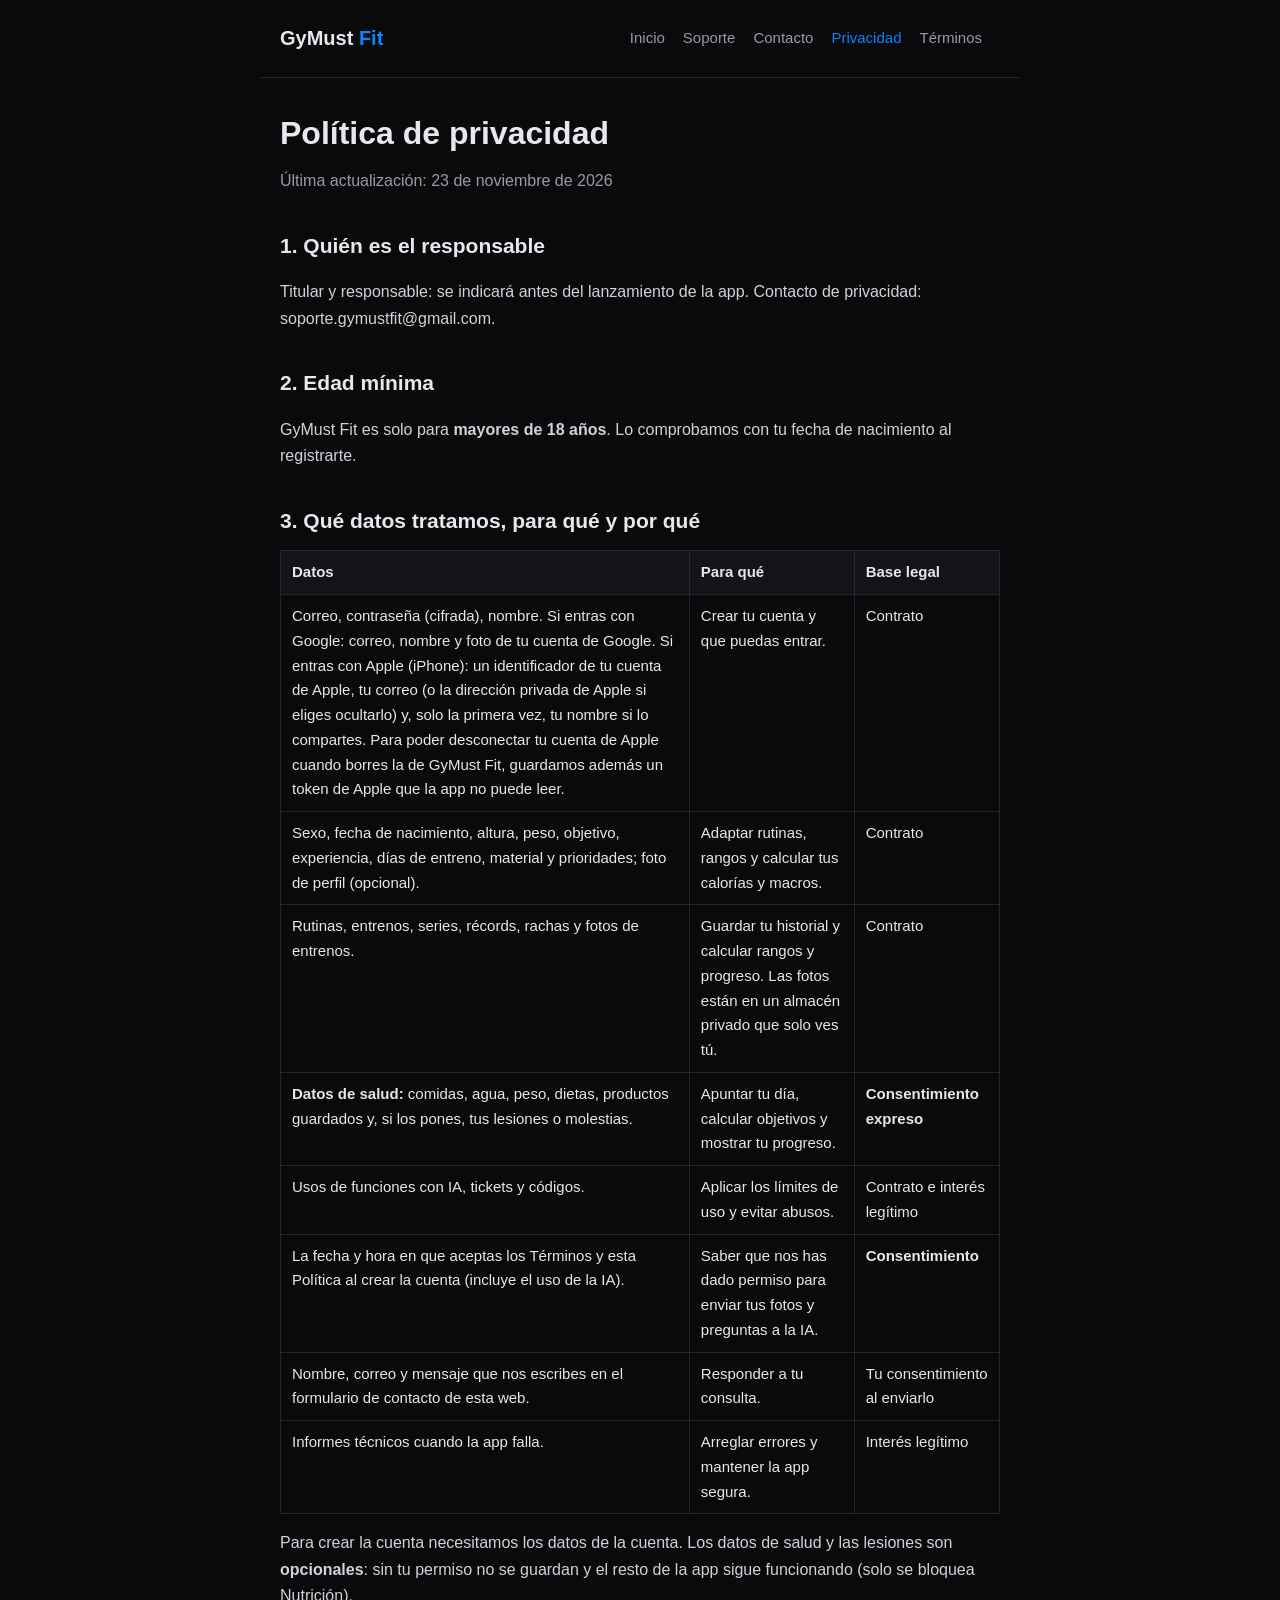
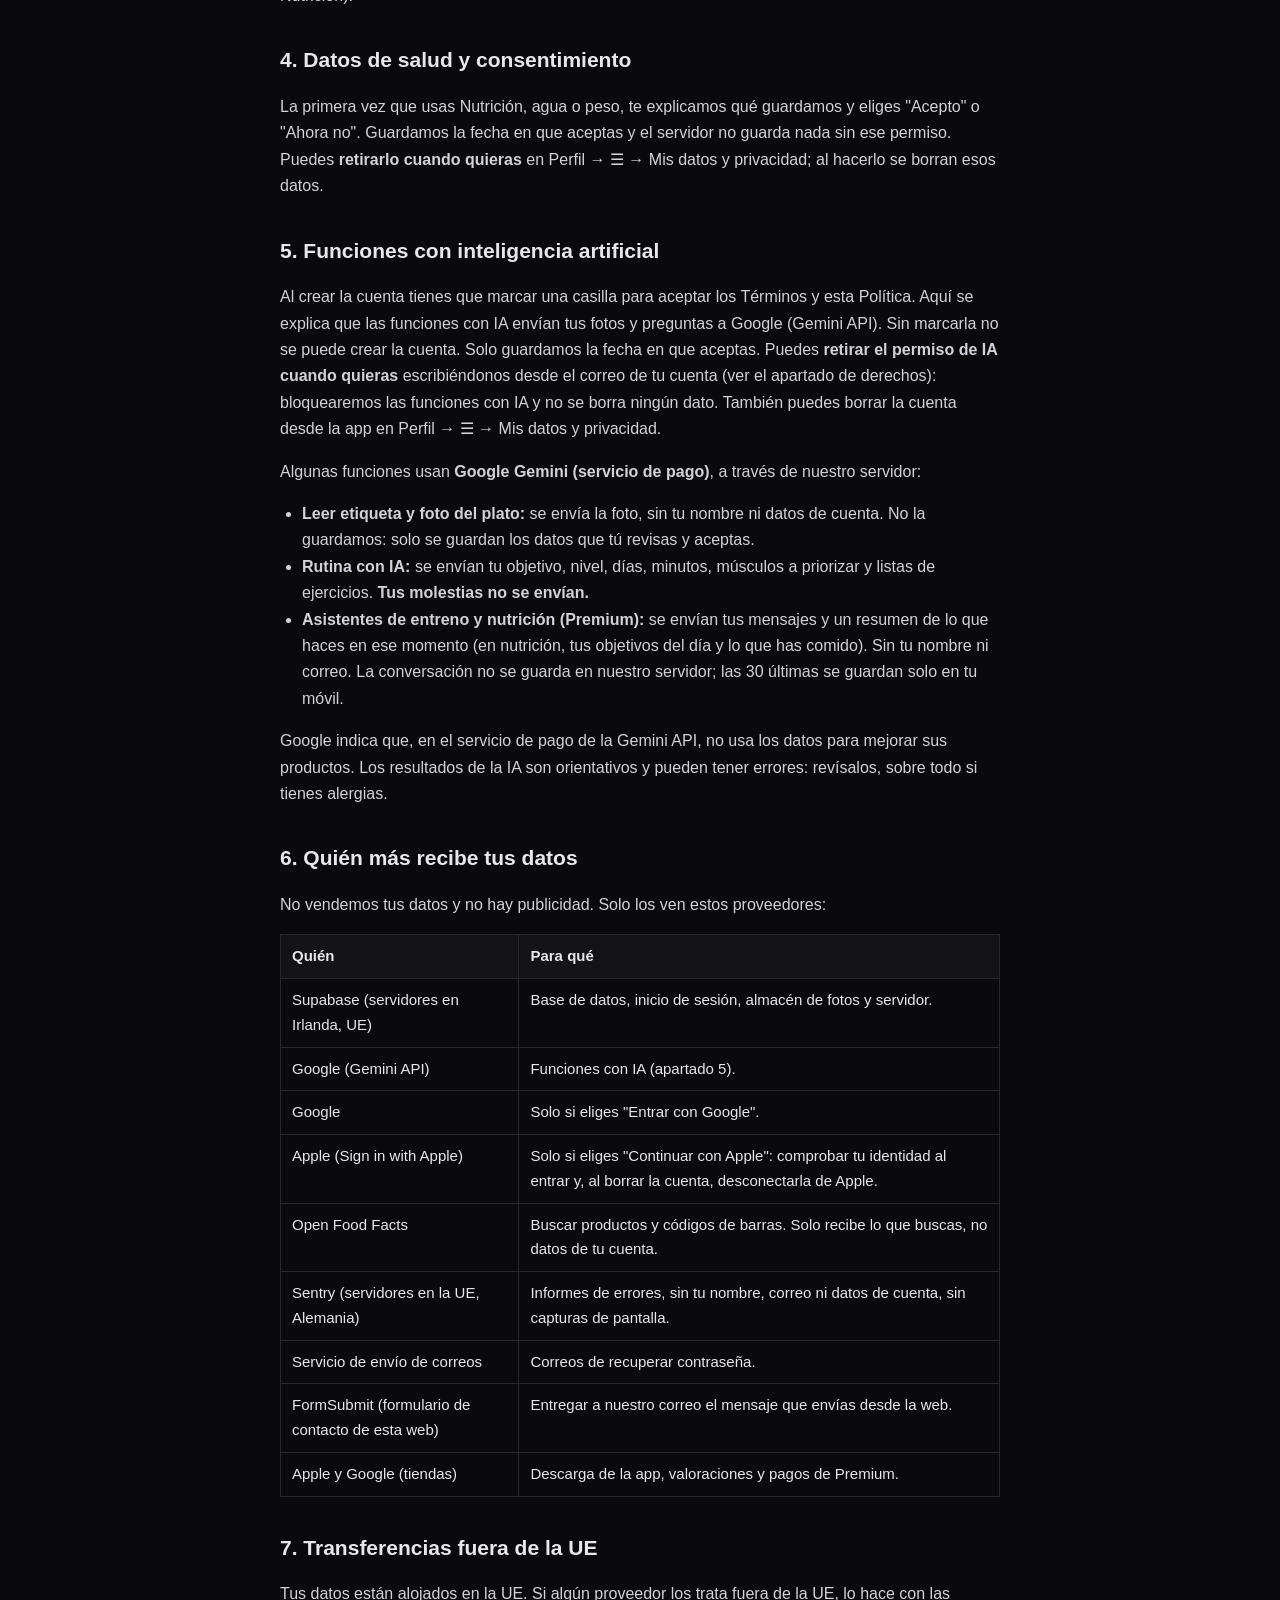
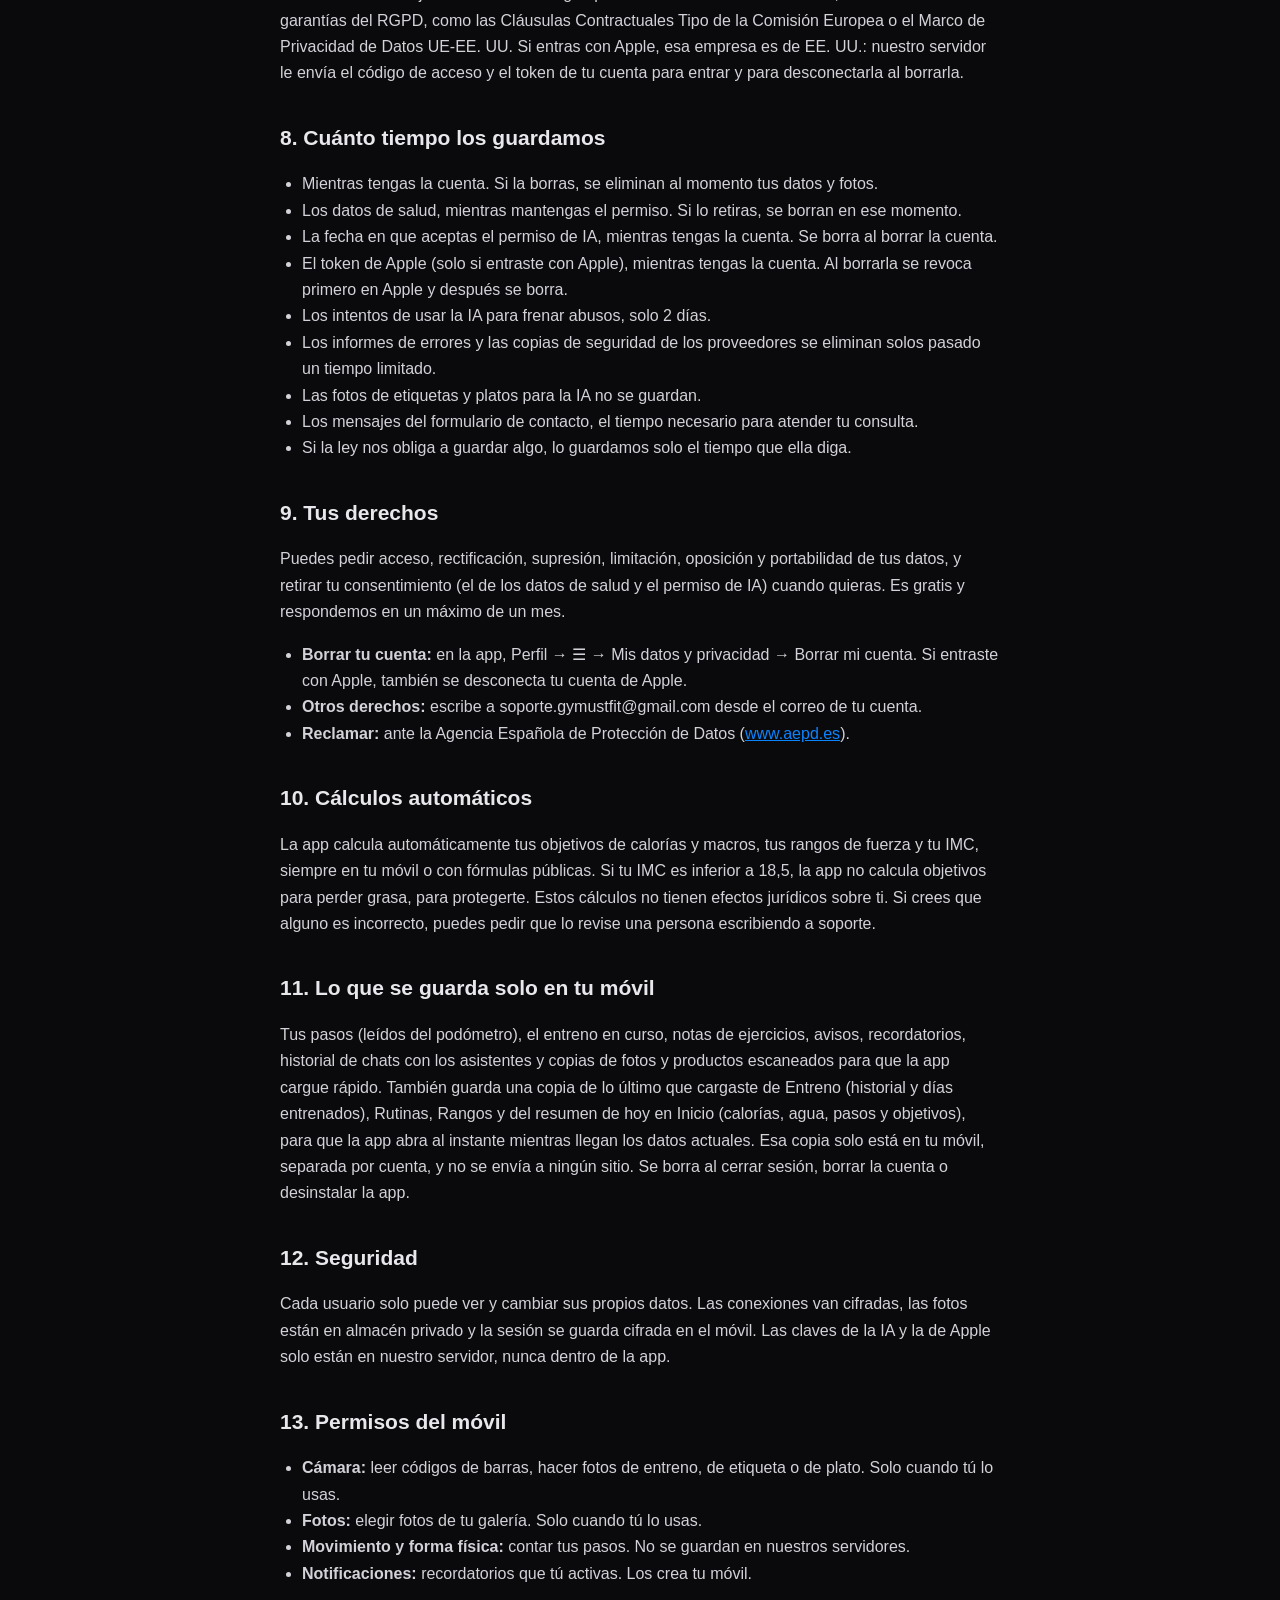
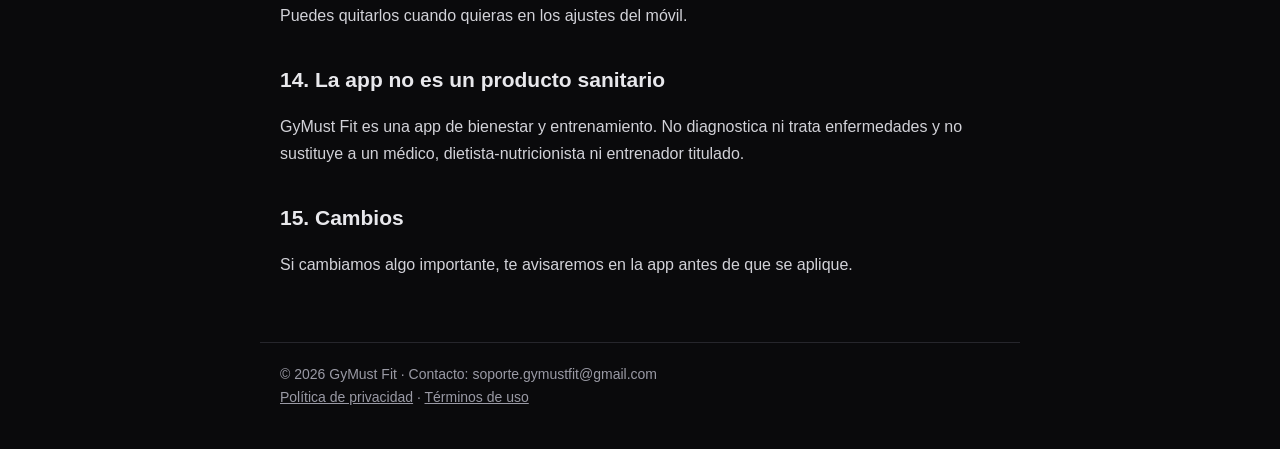
==== commit 46d3c6f5: "politicas y inicio" ====
--- a/privacidad.html
+++ b/privacidad.html
@@ -12,7 +12,7 @@
 <p>GyMust Fit es solo para <b>mayores de 18 años</b>. Lo comprobamos con tu fecha de nacimiento al registrarte.</p>
 <h2>3. Qué datos tratamos, para qué y por qué</h2>
 <table><tr><th>Datos</th><th>Para qué</th><th>Base legal</th></tr>
-<tr><td>Correo, contraseña (cifrada), nombre. Si entras con Google: correo, nombre y foto de tu cuenta de Google.</td><td>Crear tu cuenta y que puedas entrar.</td><td>Contrato</td></tr>
+<tr><td>Correo, contraseña (cifrada), nombre. Si entras con Google: correo, nombre y foto de tu cuenta de Google. Si entras con Apple (iPhone): un identificador de tu cuenta de Apple, tu correo (o la dirección privada de Apple si eliges ocultarlo) y, solo la primera vez, tu nombre si lo compartes. Para poder desconectar tu cuenta de Apple cuando borres la de GyMust Fit, guardamos además un token de Apple que la app no puede leer.</td><td>Crear tu cuenta y que puedas entrar.</td><td>Contrato</td></tr>
 <tr><td>Sexo, fecha de nacimiento, altura, peso, objetivo, experiencia, días de entreno, material y prioridades; foto de perfil (opcional).</td><td>Adaptar rutinas, rangos y calcular tus calorías y macros.</td><td>Contrato</td></tr>
 <tr><td>Rutinas, entrenos, series, récords, rachas y fotos de entrenos.</td><td>Guardar tu historial y calcular rangos y progreso. Las fotos están en un almacén privado que solo ves tú.</td><td>Contrato</td></tr>
 <tr><td><b>Datos de salud:</b> comidas, agua, peso, dietas, productos guardados y, si los pones, tus lesiones o molestias.</td><td>Apuntar tu día, calcular objetivos y mostrar tu progreso.</td><td><b>Consentimiento expreso</b></td></tr>
@@ -37,18 +37,20 @@
 <tr><td>Supabase (servidores en Irlanda, UE)</td><td>Base de datos, inicio de sesión, almacén de fotos y servidor.</td></tr>
 <tr><td>Google (Gemini API)</td><td>Funciones con IA (apartado 5).</td></tr>
 <tr><td>Google</td><td>Solo si eliges "Entrar con Google".</td></tr>
+<tr><td>Apple (Sign in with Apple)</td><td>Solo si eliges "Continuar con Apple": comprobar tu identidad al entrar y, al borrar la cuenta, desconectarla de Apple.</td></tr>
 <tr><td>Open Food Facts</td><td>Buscar productos y códigos de barras. Solo recibe lo que buscas, no datos de tu cuenta.</td></tr>
 <tr><td>Sentry (servidores en la UE, Alemania)</td><td>Informes de errores, sin tu nombre, correo ni datos de cuenta, sin capturas de pantalla.</td></tr>
 <tr><td>Servicio de envío de correos</td><td>Correos de recuperar contraseña.</td></tr>
 <tr><td>FormSubmit (formulario de contacto de esta web)</td><td>Entregar a nuestro correo el mensaje que envías desde la web.</td></tr>
 <tr><td>Apple y Google (tiendas)</td><td>Descarga de la app, valoraciones y pagos de Premium.</td></tr></table>
 <h2>7. Transferencias fuera de la UE</h2>
-<p>Tus datos están alojados en la UE. Si algún proveedor los trata fuera de la UE, lo hace con las garantías del RGPD, como las Cláusulas Contractuales Tipo de la Comisión Europea o el Marco de Privacidad de Datos UE-EE. UU.</p>
+<p>Tus datos están alojados en la UE. Si algún proveedor los trata fuera de la UE, lo hace con las garantías del RGPD, como las Cláusulas Contractuales Tipo de la Comisión Europea o el Marco de Privacidad de Datos UE-EE. UU. Si entras con Apple, esa empresa es de EE. UU.: nuestro servidor le envía el código de acceso y el token de tu cuenta para entrar y para desconectarla al borrarla.</p>
 <h2>8. Cuánto tiempo los guardamos</h2>
 <ul>
 <li>Mientras tengas la cuenta. Si la borras, se eliminan al momento tus datos y fotos.</li>
 <li>Los datos de salud, mientras mantengas el permiso. Si lo retiras, se borran en ese momento.</li>
 <li>La fecha en que aceptas el permiso de IA, mientras tengas la cuenta. Se borra al borrar la cuenta.</li>
+<li>El token de Apple (solo si entraste con Apple), mientras tengas la cuenta. Al borrarla se revoca primero en Apple y después se borra.</li>
 <li>Los intentos de usar la IA para frenar abusos, solo 2 días.</li>
 <li>Los informes de errores y las copias de seguridad de los proveedores se eliminan solos pasado un tiempo limitado.</li>
 <li>Las fotos de etiquetas y platos para la IA no se guardan.</li>
@@ -56,7 +58,7 @@
 <li>Si la ley nos obliga a guardar algo, lo guardamos solo el tiempo que ella diga.</li></ul>
 <h2>9. Tus derechos</h2>
 <p>Puedes pedir acceso, rectificación, supresión, limitación, oposición y portabilidad de tus datos, y retirar tu consentimiento (el de los datos de salud y el permiso de IA) cuando quieras. Es gratis y respondemos en un máximo de un mes.</p>
-<ul><li><b>Borrar tu cuenta:</b> en la app, Perfil → ☰ → Mis datos y privacidad → Borrar mi cuenta.</li>
+<ul><li><b>Borrar tu cuenta:</b> en la app, Perfil → ☰ → Mis datos y privacidad → Borrar mi cuenta. Si entraste con Apple, también se desconecta tu cuenta de Apple.</li>
 <li><b>Otros derechos:</b> escribe a soporte.gymustfit@gmail.com desde el correo de tu cuenta.</li>
 <li><b>Reclamar:</b> ante la Agencia Española de Protección de Datos (<a href="https://www.aepd.es">www.aepd.es</a>).</li></ul>
 <h2>10. Cálculos automáticos</h2>
@@ -64,7 +66,7 @@
 <h2>11. Lo que se guarda solo en tu móvil</h2>
 <p>Tus pasos (leídos del podómetro), el entreno en curso, notas de ejercicios, avisos, recordatorios, historial de chats con los asistentes y copias de fotos y productos escaneados para que la app cargue rápido. También guarda una copia de lo último que cargaste de Entreno (historial y días entrenados), Rutinas, Rangos y del resumen de hoy en Inicio (calorías, agua, pasos y objetivos), para que la app abra al instante mientras llegan los datos actuales. Esa copia solo está en tu móvil, separada por cuenta, y no se envía a ningún sitio. Se borra al cerrar sesión, borrar la cuenta o desinstalar la app.</p>
 <h2>12. Seguridad</h2>
-<p>Cada usuario solo puede ver y cambiar sus propios datos. Las conexiones van cifradas, las fotos están en almacén privado y la sesión se guarda cifrada en el móvil. Las claves de la IA solo están en nuestro servidor.</p>
+<p>Cada usuario solo puede ver y cambiar sus propios datos. Las conexiones van cifradas, las fotos están en almacén privado y la sesión se guarda cifrada en el móvil. Las claves de la IA y la de Apple solo están en nuestro servidor, nunca dentro de la app.</p>
 <h2>13. Permisos del móvil</h2>
 <ul><li><b>Cámara:</b> leer códigos de barras, hacer fotos de entreno, de etiqueta o de plato. Solo cuando tú lo usas.</li>
 <li><b>Fotos:</b> elegir fotos de tu galería. Solo cuando tú lo usas.</li>
--- a/style.css
+++ b/style.css
@@ -37,3 +37,9 @@
 .hp{position:absolute;left:-9999px;height:0;width:0;overflow:hidden}
 .err{color:#FF375F;min-height:1.4em;margin:8px 0 0;font-size:15px}
 .done{background:var(--card);border:1px solid #30D158;border-radius:14px;padding:18px 20px;margin:16px 0}
+
+.store{display:inline-flex;flex-direction:column;border:1px solid var(--line);background:var(--card);border-radius:12px;padding:8px 22px;margin:0 0 6px;line-height:1.25}
+.store-small{font-size:12px;color:var(--mut)}
+.store-big{font-size:22px;font-weight:700;color:var(--fg)}
+.store-soon{font-size:12px;color:var(--acc);margin-top:2px}
+.store-badge img{display:block}
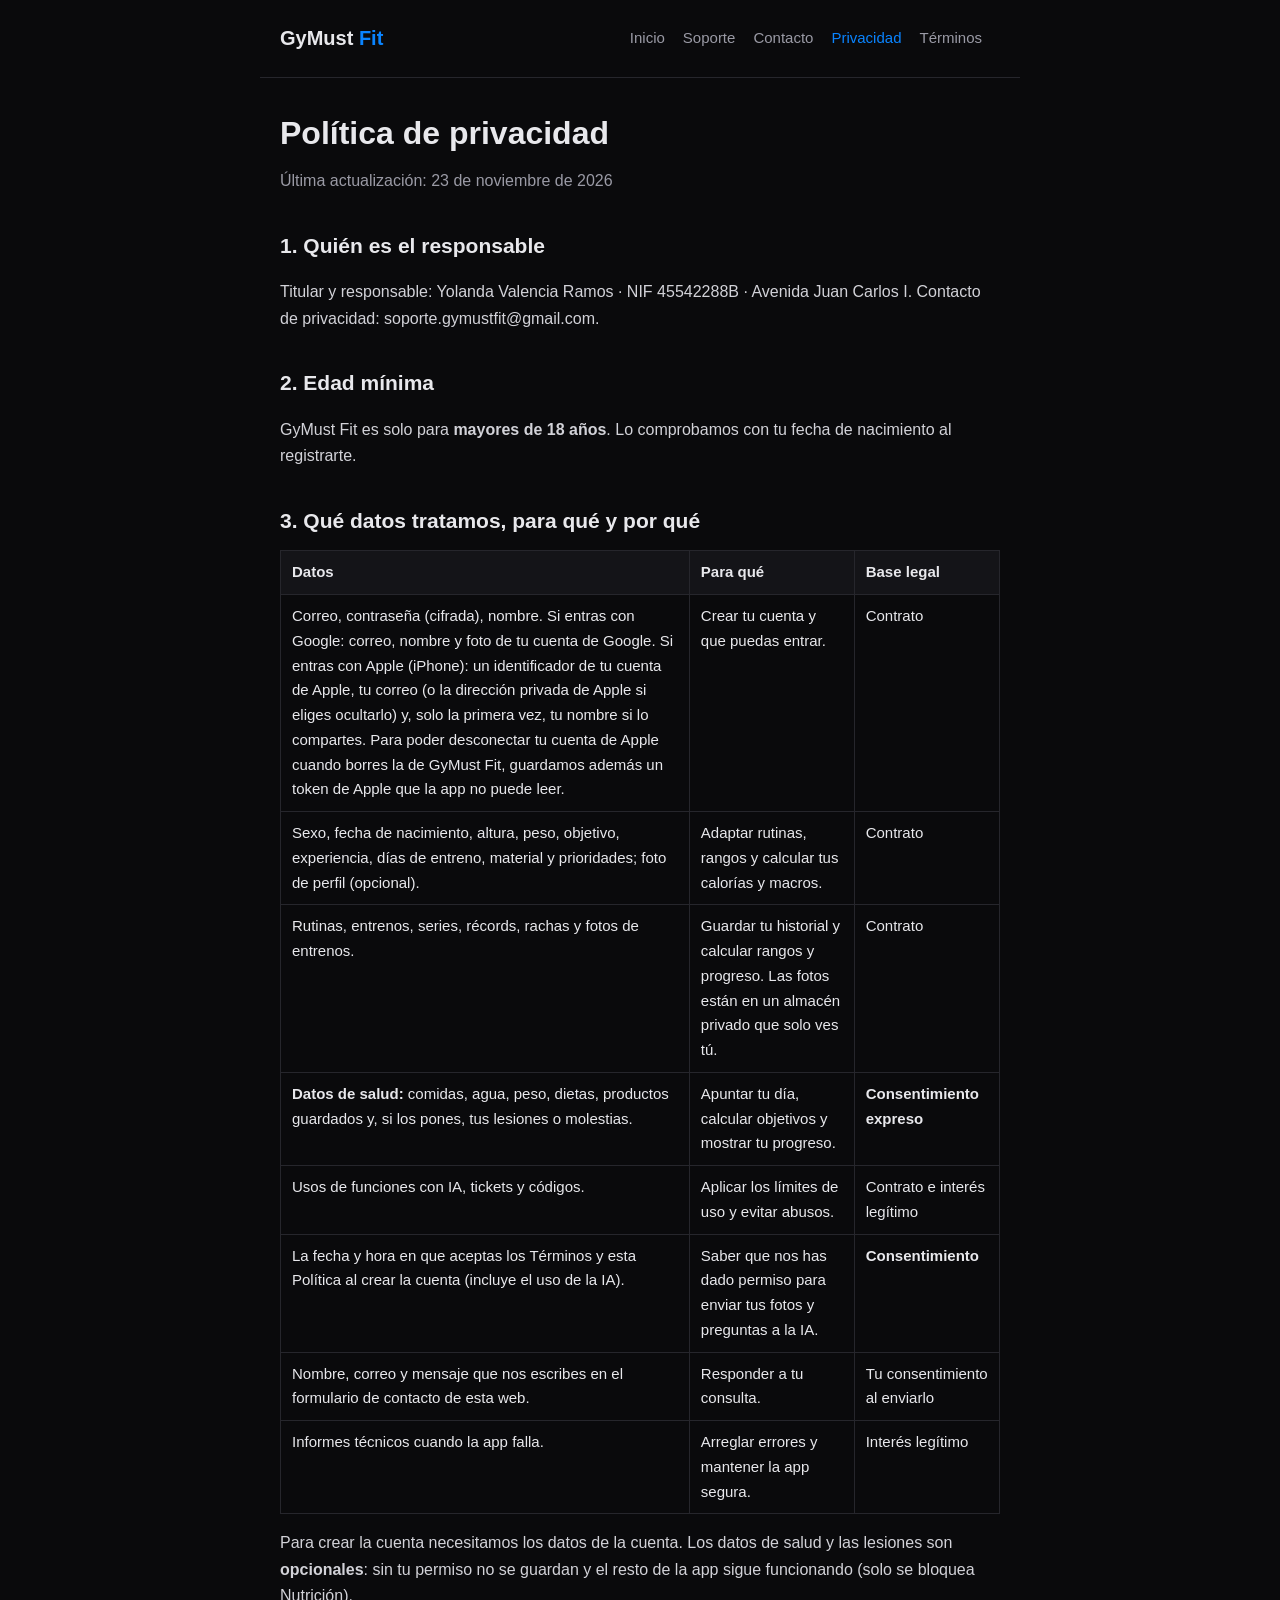
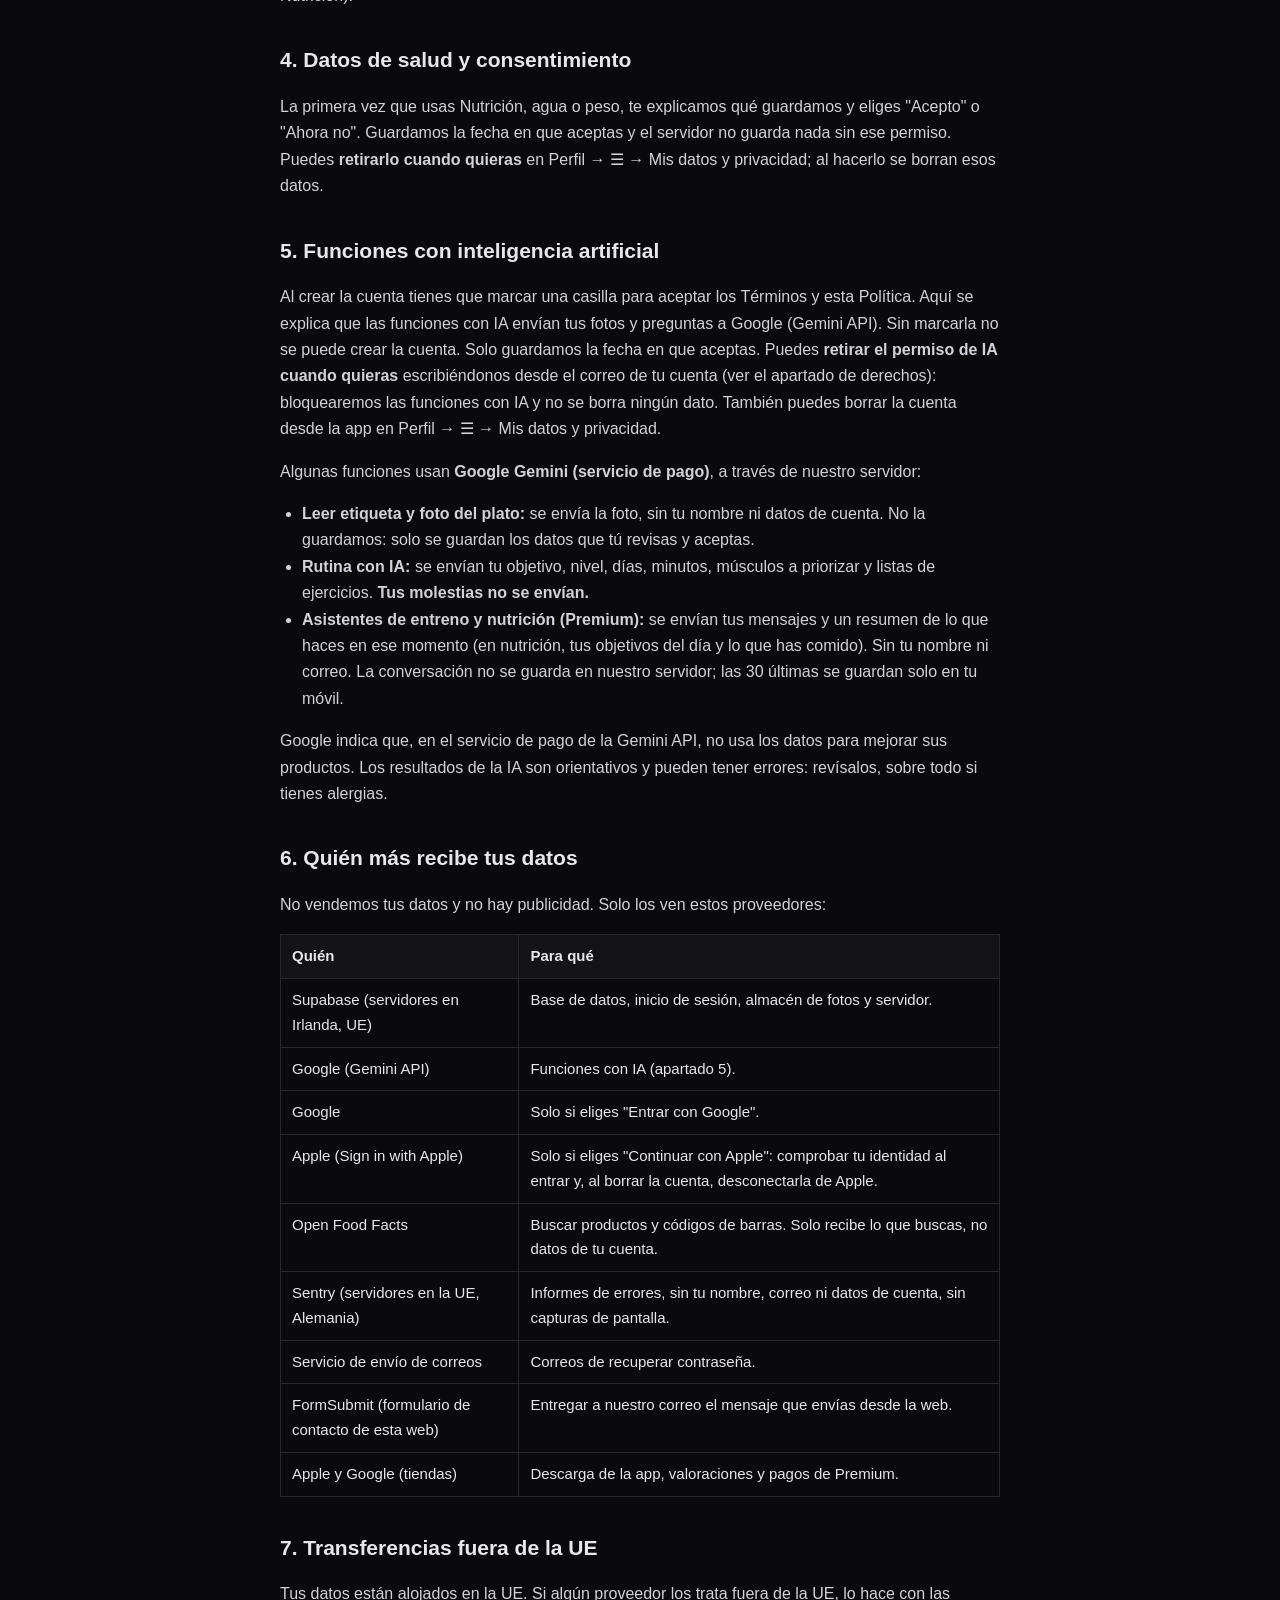
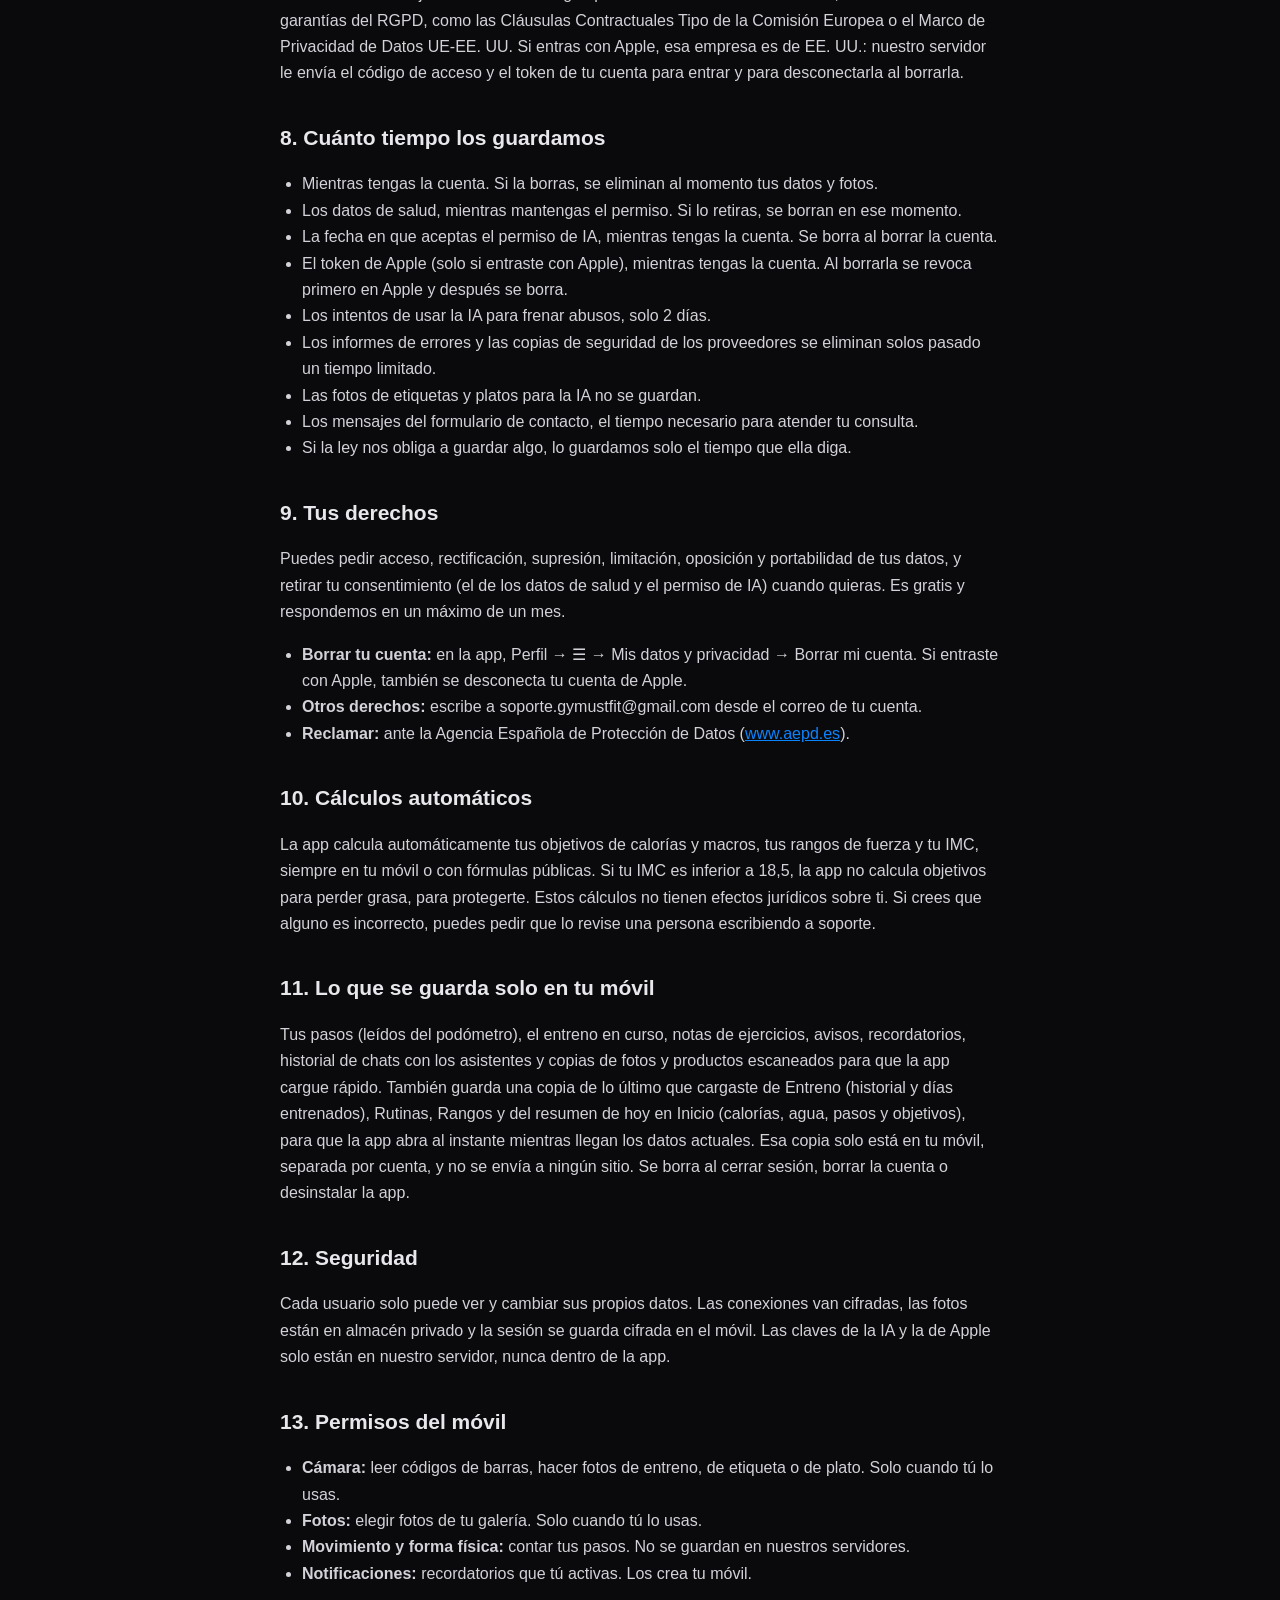
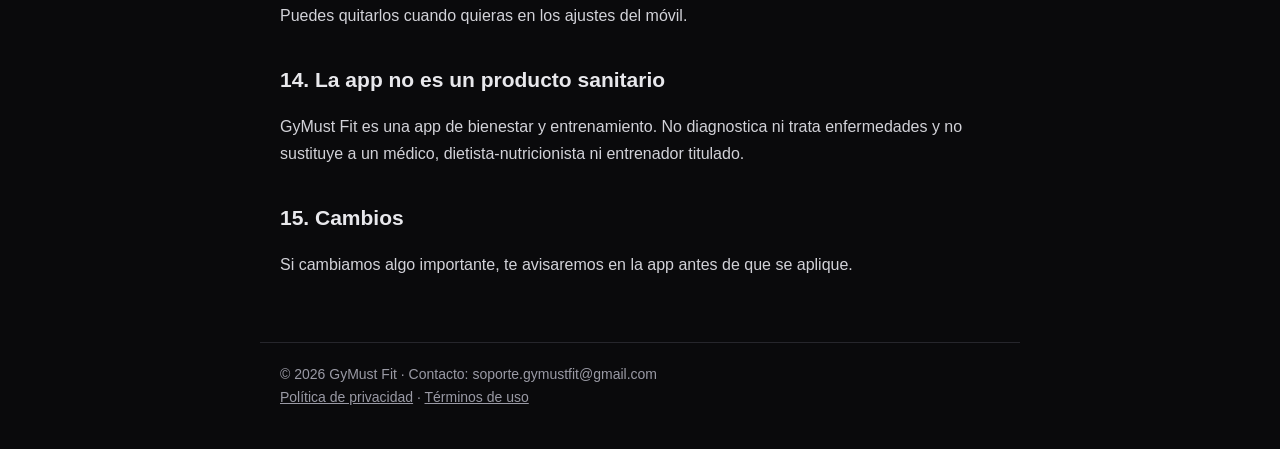
==== commit cd3777e2: "Privacidad y terminos" ====
--- a/privacidad.html
+++ b/privacidad.html
@@ -7,7 +7,7 @@
 <h1>Política de privacidad</h1>
 <p class="sub">Última actualización: 23 de noviembre de 2026</p>
 <h2>1. Quién es el responsable</h2>
-<p>Titular y responsable: se indicará antes del lanzamiento de la app. Contacto de privacidad: soporte.gymustfit@gmail.com.</p>
+<p>Titular y responsable: Yolanda Valencia Ramos · NIF 45542288B · Avenida Juan Carlos I. Contacto de privacidad: soporte.gymustfit@gmail.com.</p>
 <h2>2. Edad mínima</h2>
 <p>GyMust Fit es solo para <b>mayores de 18 años</b>. Lo comprobamos con tu fecha de nacimiento al registrarte.</p>
 <h2>3. Qué datos tratamos, para qué y por qué</h2>
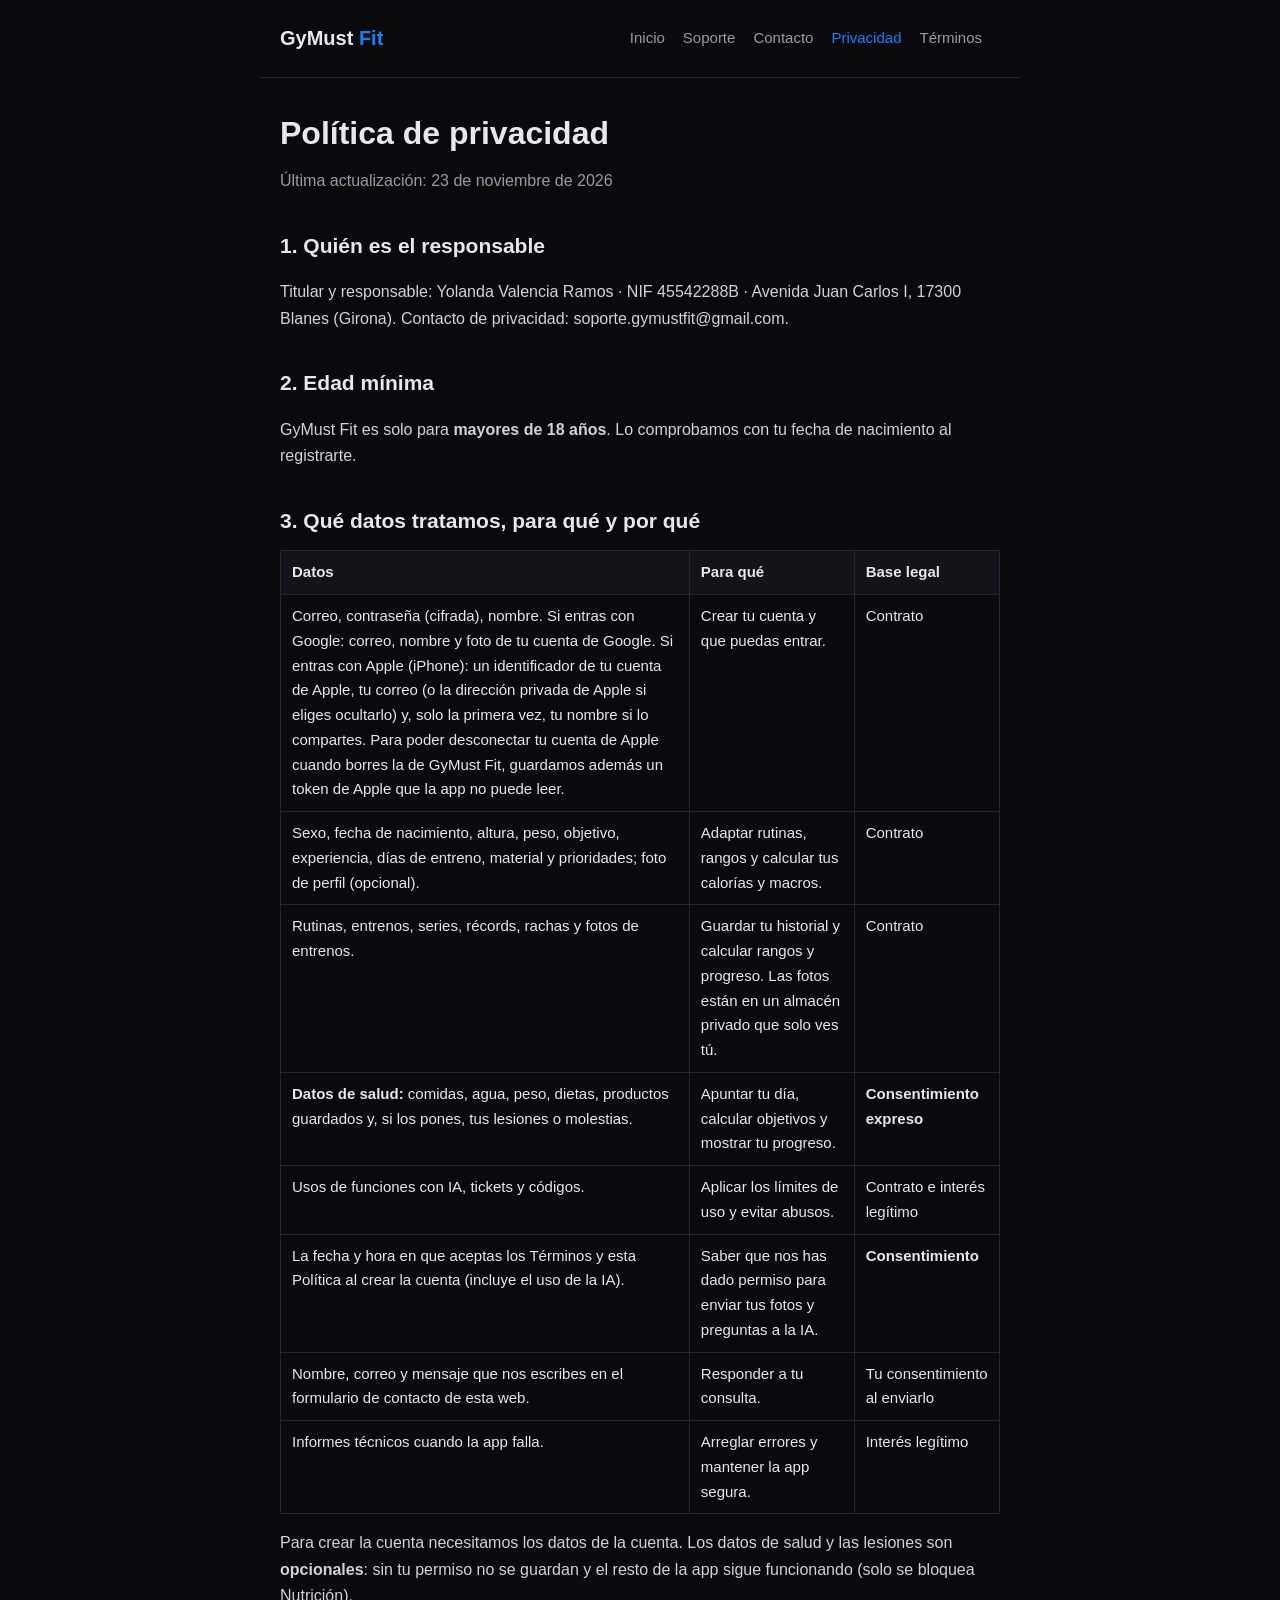
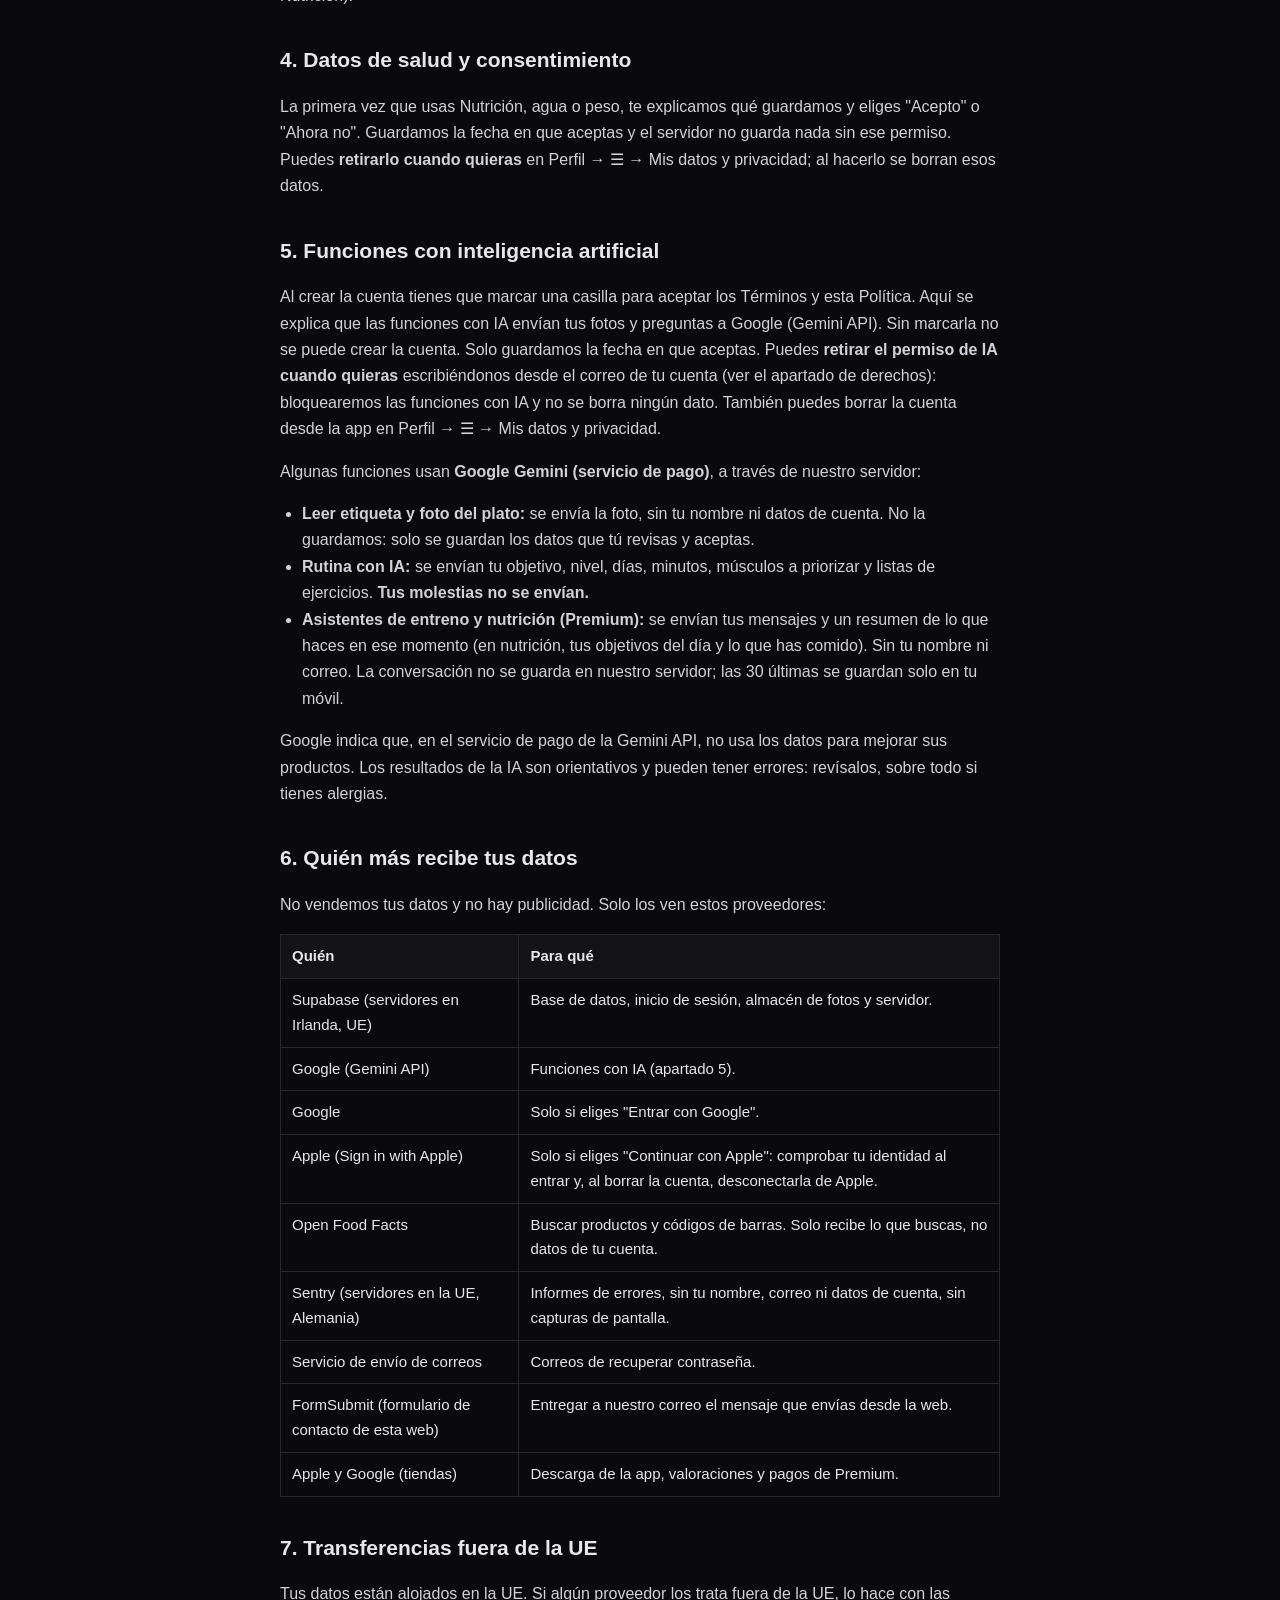
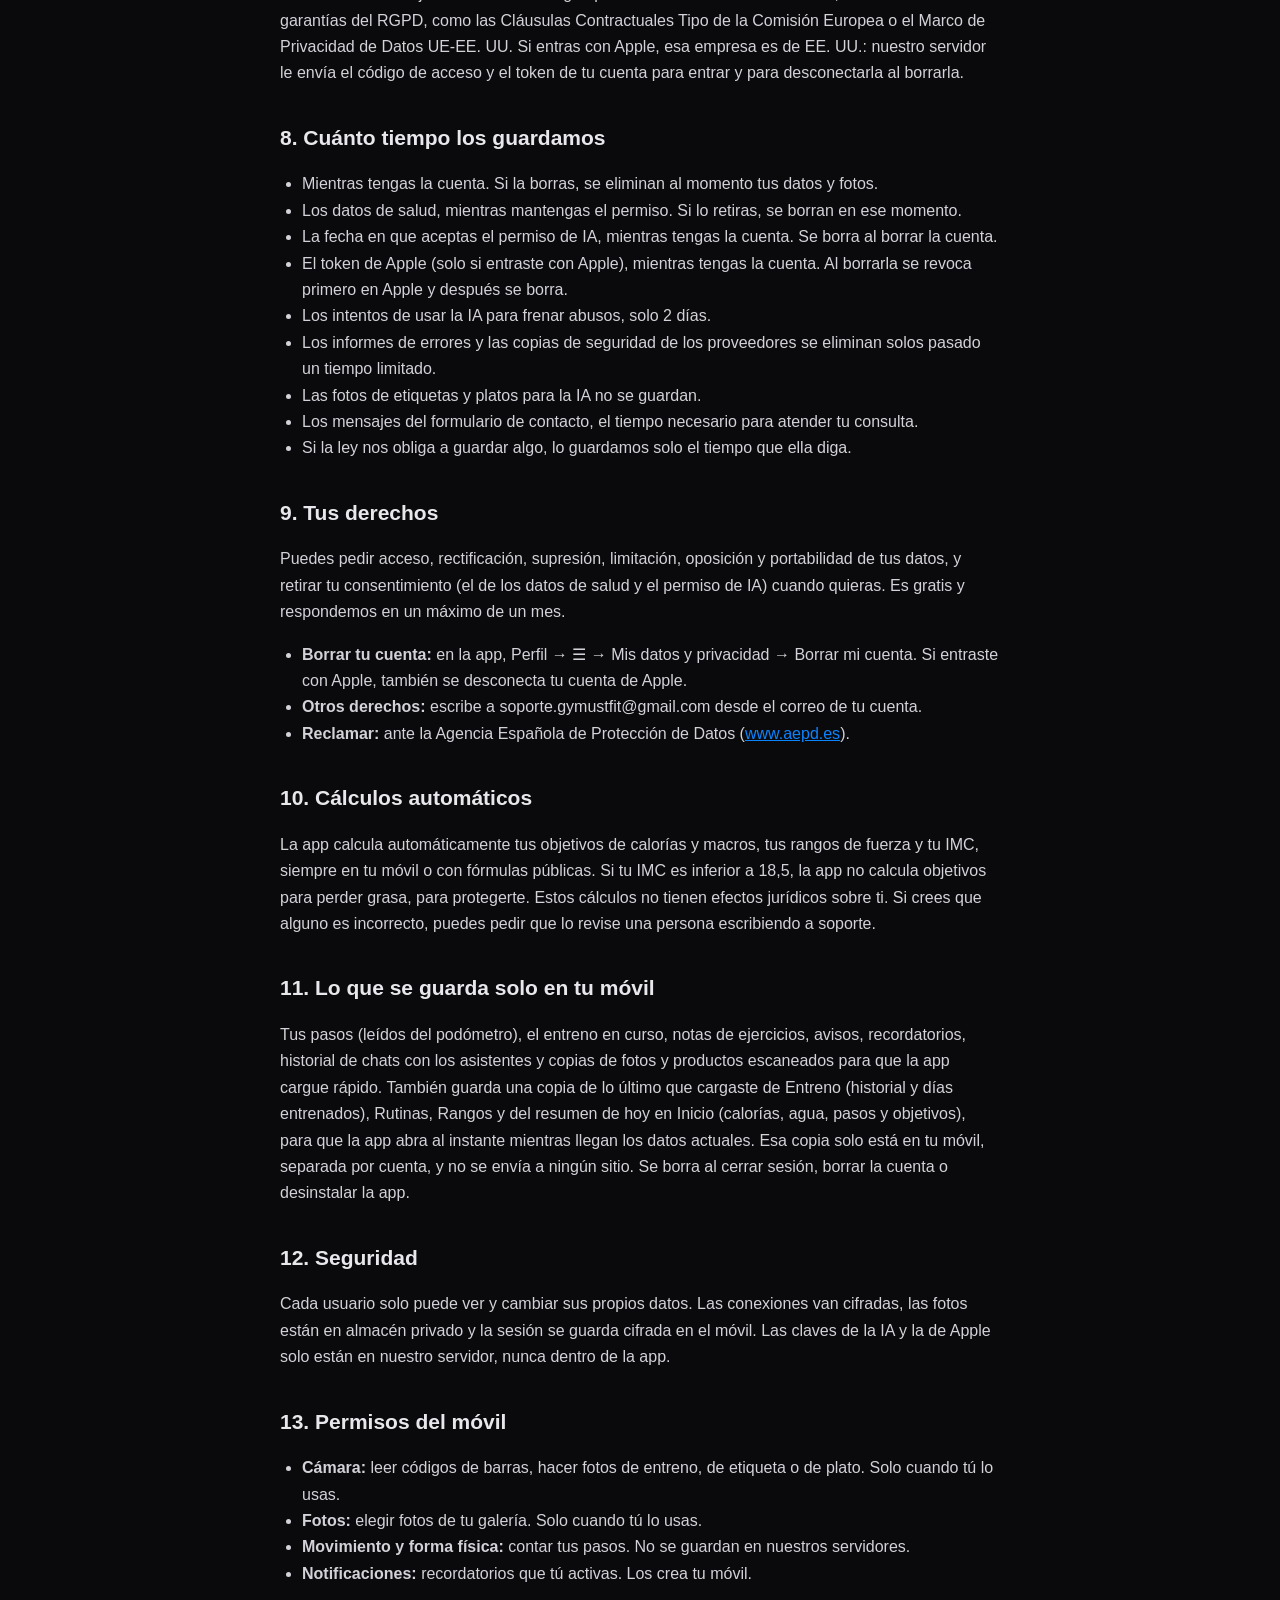
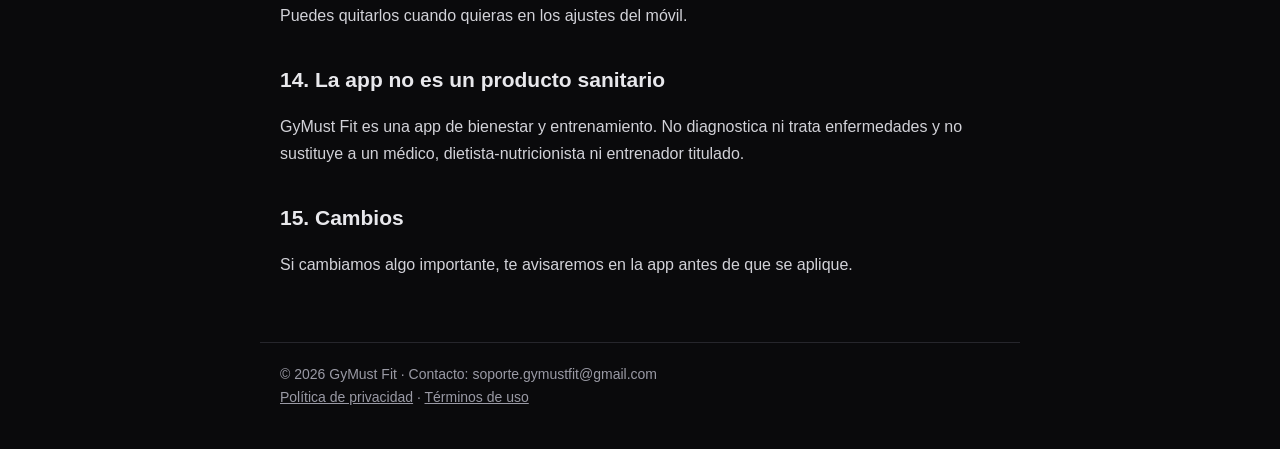
==== commit 6bff1ad7: "Add files via upload" ====
--- a/privacidad.html
+++ b/privacidad.html
@@ -7,7 +7,7 @@
 <h1>Política de privacidad</h1>
 <p class="sub">Última actualización: 23 de noviembre de 2026</p>
 <h2>1. Quién es el responsable</h2>
-<p>Titular y responsable: Yolanda Valencia Ramos · NIF 45542288B · Avenida Juan Carlos I. Contacto de privacidad: soporte.gymustfit@gmail.com.</p>
+<p>Titular y responsable: Yolanda Valencia Ramos · NIF 45542288B · Avenida Juan Carlos I, 17300 Blanes (Girona). Contacto de privacidad: soporte.gymustfit@gmail.com.</p>
 <h2>2. Edad mínima</h2>
 <p>GyMust Fit es solo para <b>mayores de 18 años</b>. Lo comprobamos con tu fecha de nacimiento al registrarte.</p>
 <h2>3. Qué datos tratamos, para qué y por qué</h2>
